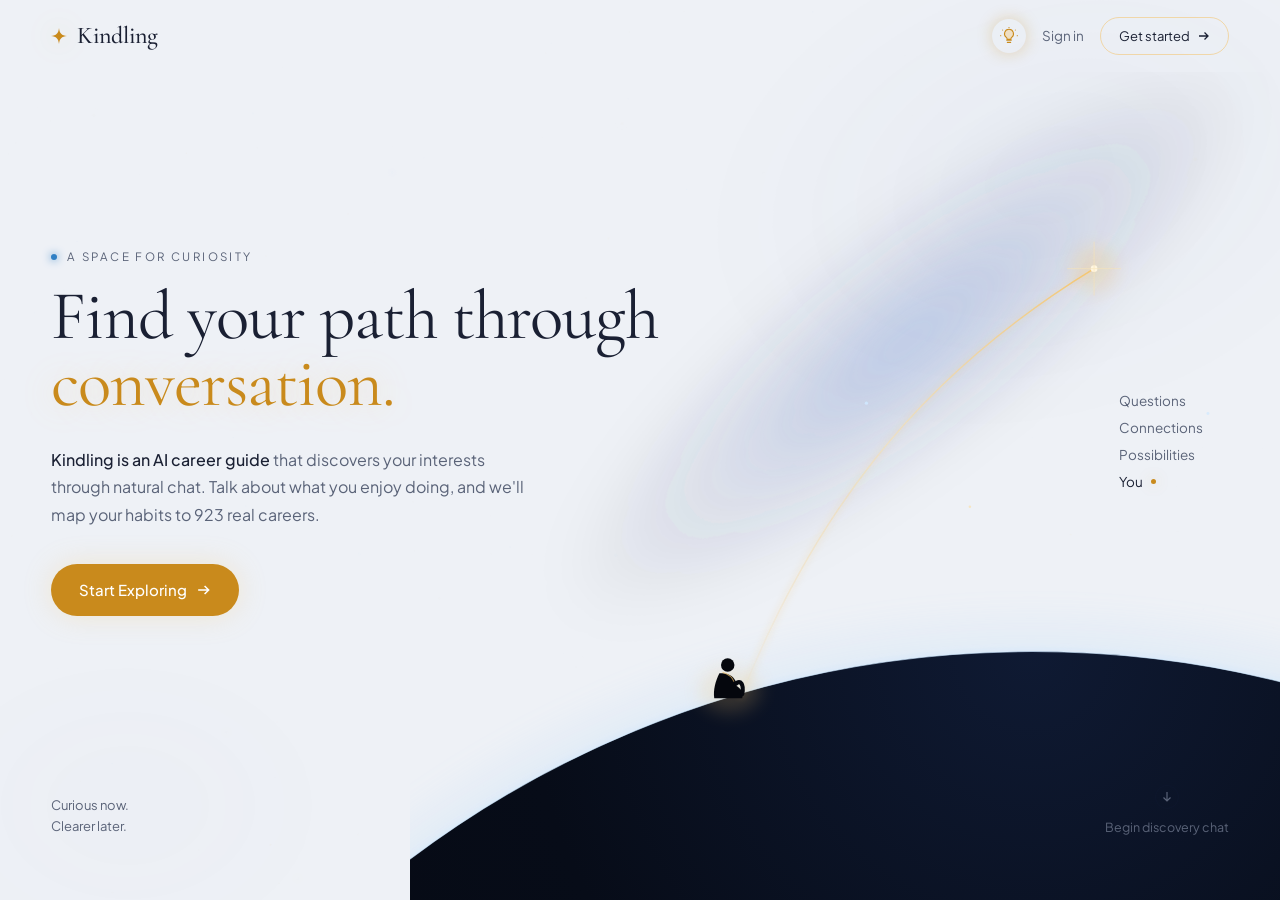
==== frontend/index.html @ bdc17948 "Fix landing page hero: remove inline CSS patch causing 3-line wrap and clipped corner captions" ====
<!DOCTYPE html>
<html lang="en" data-theme="dark">
<head>
<meta charset="UTF-8">
<meta name="viewport" content="width=device-width, initial-scale=1, viewport-fit=cover">
<title>Kindling — AI Career Discovery</title>
<link rel="preconnect" href="https://fonts.googleapis.com">
<link rel="preconnect" href="https://fonts.gstatic.com" crossorigin>
<link href="https://fonts.googleapis.com/css2?family=Cormorant+Garamond:ital,wght@0,400;0,500;1,400&family=Plus+Jakarta+Sans:wght@300;400;500;600&display=swap" rel="stylesheet">
<link rel="stylesheet" href="./css/theme.css">
<link rel="stylesheet" href="./css/screens.css">
<script>
    (function () {
        try {
            var theme = localStorage.getItem('kindling_theme');
            if (theme === 'light' || theme === 'dark') {
                document.documentElement.dataset.theme = theme;
            }
            var text = localStorage.getItem('kindling_text_size');
            if (text === 'large') {
                document.documentElement.dataset.text = 'large';
            }
        } catch (error) {}
    })();
</script>
</head>
<body data-page="home">

<canvas id="sky" aria-hidden="true"></canvas>
<div class="nebula" aria-hidden="true"></div>

<svg width="0" height="0" style="position:absolute" aria-hidden="true">
  <defs>
    <symbol id="spark" viewBox="0 0 24 24">
      <path d="M12 0 C12.8 8 16 11.2 24 12 C16 12.8 12.8 16 12 24 C11.2 16 8 12.8 0 12 C8 11.2 11.2 8 12 0 Z" fill="currentColor"/>
    </symbol>
    <symbol id="arrow" viewBox="0 0 12 12"><path d="M1 6h9M6.5 2.5 10 6l-3.5 3.5" stroke="currentColor" stroke-width="1.3" fill="none"/></symbol>
  </defs>
</svg>

<div class="app">

  <!-- ============ NAVIGATION ============ -->
  <header class="nav">
    <a href="#home" class="brand" aria-label="Kindling home">
      <svg class="brand-star"><use href="#spark"/></svg>Kindling
    </a>
    <nav aria-label="Primary">
      <ul class="nav-links">
        <li><a href="#explore" data-route="explore">Explore</a></li>
        <li><a href="#inference" data-route="inference">Inference</a></li>
        <li><a href="#graph" data-route="graph">Career Graph</a></li>
        <li><a href="#reflection" data-route="reflection">Reflection</a></li>
      </ul>
    </nav>
    <div class="nav-end">
      <button class="bulb" id="bulb" aria-pressed="false" aria-label="Turn on light theme" title="Switch theme">
        <svg width="18" height="18" viewBox="0 0 24 24" fill="none" stroke="currentColor" stroke-width="1.4" stroke-linecap="round" stroke-linejoin="round" aria-hidden="true">
          <path class="bulb-glass" d="M9 17.5h6M9.8 20.5h4.4M12 3a6 6 0 0 0-3.6 10.8c.6.5 1 1.2 1 2V16.5h5.2v-.7c0-.8.4-1.5 1-2A6 6 0 0 0 12 3Z"/>
          <path class="bulb-rays" d="M12 .5v.01M3.5 4l.01.01M20.5 4l-.01.01M1 11.5h.01M23 11.5h-.01"/>
        </svg>
      </button>
      <a href="#auth" class="nav-signin" data-auth="out">Sign in</a>
      <a href="#explore" class="pill-outline">Get started <svg width="12" height="12"><use href="#arrow"/></svg></a>
      <a href="#settings" class="avatar" data-route="settings" id="navAvatar" aria-label="Settings"><svg width="12" height="12" aria-hidden="true"><use href="#spark"/></svg></a>
    </div>
  </header>

  <main class="viewport">

    <!-- ============ 1. LANDING ============ -->
    <section class="screen" id="home" aria-label="Welcome">
      <div class="hero">
        <div class="hero-scene" aria-hidden="true">
          <svg viewBox="0 0 1000 800" preserveAspectRatio="xMaxYMax slice">
            <defs>
              <radialGradient id="planetFill" cx="50%" cy="0%" r="70%">
                <stop offset="0" stop-color="#0f1a33"/><stop offset="0.35" stop-color="#070c18"/><stop offset="1" stop-color="#04060c"/>
              </radialGradient>
              <linearGradient id="trailGrad" x1="0" y1="1" x2="1" y2="0">
                <stop offset="0" stop-color="#f5c46a" stop-opacity="0"/><stop offset="0.5" stop-color="#f7e3b5" stop-opacity="0.55"/><stop offset="1" stop-color="#f5c46a" stop-opacity="0.95"/>
              </linearGradient>
              <radialGradient id="bandGrad" cx="50%" cy="50%" r="50%">
                <stop offset="0" stop-color="#5c86d6" stop-opacity="0.35"/><stop offset="0.5" stop-color="#3a4f99" stop-opacity="0.12"/><stop offset="1" stop-color="#000" stop-opacity="0"/>
              </radialGradient>
              <filter id="soft" x="-50%" y="-50%" width="200%" height="200%"><feGaussianBlur stdDeviation="8"/></filter>
              <filter id="softer" x="-50%" y="-50%" width="200%" height="200%"><feGaussianBlur stdDeviation="24"/></filter>
              <filter id="glowSm" x="-100%" y="-100%" width="300%" height="300%"><feGaussianBlur stdDeviation="3"/></filter>
            </defs>
            <ellipse cx="640" cy="260" rx="420" ry="110" fill="url(#bandGrad)" transform="rotate(-38 640 260)" filter="url(#softer)"/>
            <circle cx="760" cy="1560" r="1000" fill="none" stroke="#8cc8ff" stroke-width="22" opacity="0.28" filter="url(#softer)"/>
            <circle cx="760" cy="1560" r="1000" fill="none" stroke="#bfe3ff" stroke-width="3" opacity="0.55" filter="url(#glowSm)"/>
            <circle cx="760" cy="1560" r="1000" fill="url(#planetFill)"/>
            <circle cx="760" cy="1560" r="1000" fill="none" stroke="#cfe8ff" stroke-width="1" opacity="0.6"/>
            <path d="M478 605 C 545 438, 640 300, 820 190" stroke="url(#trailGrad)" stroke-width="1.4" fill="none"/>
            <path d="M478 605 C 545 438, 640 300, 820 190" stroke="#f5c46a" stroke-width="6" fill="none" opacity="0.12" filter="url(#glowSm)"/>
            <g transform="translate(462 603)">
              <ellipse cx="6" cy="-6" rx="30" ry="22" fill="#f5c46a" opacity="0.18" filter="url(#soft)"/>
              <circle cx="4" cy="-30" r="6.5" fill="#05070d"/>
              <path d="M-4 -22 C -8 -14, -10 -6, -9 2 L 18 2 C 20 -4, 16 -8, 12 -10 L 12 -14 C 10 -18, 6 -23, -4 -22 Z" fill="#05070d"/>
              <path d="M12 -12 C 16 -16, 20 -12, 18 -2" stroke="#05070d" stroke-width="4" fill="none" stroke-linecap="round"/>
              <path d="M-1 -23 C 2 -22, 8 -20, 10 -14" stroke="#f5c46a" stroke-width="1" fill="none" opacity="0.7"/>
            </g>
            <g transform="translate(820 190)">
              <circle r="22" fill="#f5c46a" opacity="0.25" filter="url(#soft)"/>
              <circle r="3.2" fill="#fff6e0"/>
              <path d="M0 -26 L0 26 M-26 0 L26 0" stroke="#f7e3b5" stroke-width="0.8" opacity="0.7"/>
            </g>
            <circle cx="600" cy="320" r="1.6" fill="#cfe8ff" opacity="0.9"/>
            <circle cx="700" cy="420" r="1.2" fill="#f7e3b5" opacity="0.8"/>
            <circle cx="930" cy="330" r="1.4" fill="#cfe8ff" opacity="0.7"/>
          </svg>
        </div>
        <div class="hero-copy">
          <p class="eyebrow cool">A space for curiosity</p>
          <h1 class="hero-title">Find your path through<br><em>conversation.</em></h1>
          <p class="hero-body"><strong>Kindling is an AI career guide</strong> that discovers your interests through natural chat. Talk about what you enjoy doing, and we'll map your habits to 923 real careers.</p>
          <a href="#explore" class="btn-gold">Start Exploring <svg width="14" height="14"><use href="#arrow"/></svg></a>
        </div>
        <ol class="journey" aria-label="How Kindling works">
          <li>Questions</li><li>Connections</li><li>Possibilities</li><li>You</li>
        </ol>
        <div class="hero-foot">
          <p>Curious now.<br>Clearer later.</p>
          <a class="scroll-cue" href="#explore">
            <span><svg width="10" height="12" viewBox="0 0 10 12" aria-hidden="true"><path d="M5 1v9M1.5 6.5 5 10l3.5-3.5" stroke="currentColor" stroke-width="1.2" fill="none"/></svg></span>
            Begin discovery chat
          </a>
        </div>
      </div>

      <!-- Gokul's Original Full Footer -->
      <footer class="site-footer">
        <div class="site-footer-top">
          <div class="site-footer-brand">
            <svg width="13" height="13" aria-hidden="true"><use href="#spark"/></svg>
            <strong>Kindling</strong>
            <span class="site-footer-tagline">A space for curiosity, not a test.</span>
          </div>
          <ul class="site-footer-links">
            <li><a href="#about">About</a></li>
            <li><a href="#privacy">Privacy</a></li>
            <li><a href="#terms">Terms</a></li>
            <li><a href="#settings">Settings</a></li>
          </ul>
        </div>
        <p class="site-footer-meta">© 2026 Kindling<br>Career data from O*NET® (<a href="https://www.onetcenter.org/" target="_blank" rel="noopener">onetcenter.org</a>), sponsored by the U.S. Dept. of Labor/ETA</p>
      </footer>
    </section>

    <!-- ============ 2. EXPLORE ============ -->
    <section class="screen" id="explore" aria-label="Explore">
      <div class="explore-layout">

        <div class="threads-backdrop" id="threadsBackdrop" hidden></div>

        <aside class="threads-sidebar" id="threadsSidebar" aria-label="Your threads">
          <div class="threads-head">
            <p class="threads-label">Your threads</p>
            <button type="button" class="threads-collapse" id="threadsCollapse" aria-label="Collapse sidebar" aria-expanded="true" title="Collapse">
              <svg width="12" height="12" viewBox="0 0 12 12" aria-hidden="true"><path d="M8 1 3 6l5 5" stroke="currentColor" stroke-width="1.4" fill="none" stroke-linecap="round" stroke-linejoin="round"/></svg>
            </button>
            <button type="button" class="threads-expand" id="threadsExpand" aria-label="Expand sidebar" hidden>
              <svg width="12" height="12" viewBox="0 0 12 12" aria-hidden="true"><path d="M4 1l5 5-5 5" stroke="currentColor" stroke-width="1.4" fill="none" stroke-linecap="round" stroke-linejoin="round"/></svg>
            </button>
          </div>
          <button type="button" class="threads-new" id="newThread">
            <svg width="12" height="12" viewBox="0 0 12 12" aria-hidden="true"><path d="M6 1v10M1 6h10" stroke="currentColor" stroke-width="1.3"/></svg>
            <span>New thread</span>
          </button>
          <div class="threads-list" id="threadsList"></div>
        </aside>

        <div class="thread">
          <div class="thread-head">
            <button type="button" class="link-btn threads-mobile-toggle" id="threadsMobileToggle">
              <svg width="12" height="12" viewBox="0 0 12 12" aria-hidden="true"><path d="M1 3h10M1 6h10M1 9h10" stroke="currentColor" stroke-width="1.3" stroke-linecap="round"/></svg>
              Threads
            </button>
            <span class="thread-title"><svg><use href="#spark"/></svg><span id="threadProgress">Question 1 of 7</span></span>
          </div>
          <div class="feed" id="feed" aria-live="polite"></div>
          <form class="composer" id="composer" autocomplete="off">
            <label for="ask" class="sr-only">Your question</label>
            <textarea id="ask" rows="1" placeholder="Tell me what you've been curious about or tinkering with lately…"></textarea>
            <button class="send" type="submit" aria-label="Send" disabled>
              <svg width="14" height="14" viewBox="0 0 14 14" aria-hidden="true"><path d="M3 11 11 3M5 3h6v6" stroke="currentColor" stroke-width="1.5" fill="none"/></svg>
            </button>
          </form>
        </div>
      </div>
    </section>

    <!-- ============ 3. INFERENCE ============ -->
    <section class="screen" id="inference" aria-label="Inference">
      <div class="inf-page">
        <header class="inf-head">
          <p class="eyebrow cool">Inference</p>
          <h2 class="display">Here's the shape we're starting to see</h2>
          <p class="lede">Patterns that keep showing up in how you explore. Select a star to learn more. Nothing here is a score.</p>
        </header>

        <div class="inf-grid">
          <div class="inf-card">
            <svg id="inferenceMap" class="star-map" viewBox="30 20 580 490" role="group" aria-label="Patterns noticed in your exploration"></svg>
            <div class="inf-foot" id="infFoot" aria-live="polite"></div>
          </div>

          <div class="inf-side">
            <div class="note-card glass">These are patterns in how you explore, never labels for who you are. They may shift as you keep going.</div>
            <p class="section-label">What we're noticing</p>
            <ul class="evidence-list" id="evidenceList"></ul>
          </div>
        </div>
        
        <!-- Gokul's Compact Footer -->
        <footer class="page-foot-compact">
          <a href="#about">About</a><span class="dot">·</span>
          <a href="#privacy">Privacy</a><span class="dot">·</span>
          <a href="#terms">Terms</a><span class="dot">·</span>
          <a href="#settings">Settings</a><span class="dot">·</span>
          <span>© 2026 Kindling</span>
        </footer>
      </div>
    </section>

    <!-- ============ 4. CAREER GRAPH ============ -->
    <section class="screen" id="graph" aria-label="Career Graph">
      <div class="map-layout">
        <div class="map-pane">
          <div class="graph-frame" id="graphFrame">
            <svg id="graphMap" role="group" aria-label="Map of fields and careers connected to your exploration">
              <g id="graphLayer"></g>
            </svg>
            <div class="graph-filter segmented" role="radiogroup" aria-label="Show on the map">
              <button type="button" role="radio" aria-checked="true" data-filter="all">Show everything</button>
              <button type="button" role="radio" aria-checked="false" data-filter="opened">Only what I've opened</button>
            </div>
            <div class="graph-tools">
              <button class="icon-btn" id="zoomIn" aria-label="Zoom in"><svg width="12" height="12" viewBox="0 0 12 12"><path d="M6 1v10M1 6h10" stroke="currentColor" stroke-width="1.3"/></svg></button>
              <button class="icon-btn" id="zoomOut" aria-label="Zoom out"><svg width="12" height="12" viewBox="0 0 12 12"><path d="M1 6h10" stroke="currentColor" stroke-width="1.3"/></svg></button>
              <button class="icon-btn" id="zoomFit" aria-label="Fit whole map"><svg width="13" height="13" viewBox="0 0 14 14"><path d="M1 5V1h4M9 1h4v4M13 9v4H9M5 13H1V9" stroke="currentColor" stroke-width="1.3" fill="none"/></svg></button>
              <span>Drag, scroll to zoom</span>
            </div>
          </div>
        </div>
        <aside class="info-pane" id="graphPanel" aria-live="polite" aria-label="Explore a direction"></aside>
      </div>

      <!-- Gokul's Compact Footer -->
      <footer class="page-foot-compact">
        <a href="#about">About</a><span class="dot">·</span>
        <a href="#privacy">Privacy</a><span class="dot">·</span>
        <a href="#terms">Terms</a><span class="dot">·</span>
        <a href="#settings">Settings</a><span class="dot">·</span>
        <span>© 2026 Kindling</span>
      </footer>
    </section>

    <!-- ============ 5. REFLECTION ============ -->
    <section class="screen" id="reflection" aria-label="Reflection">
      <div class="refl-page">
        <header class="inf-head">
          <p class="eyebrow">Reflection</p>
          <h2 class="display">Looking back, looking forward</h2>
          <p class="lede">Where your exploration has gone, and how the patterns feel to you.</p>
        </header>

        <div class="refl-grid">
          <div class="refl-left">
            <section class="refl-card" aria-labelledby="timeHead">
              <h3 id="timeHead">Time spent exploring</h3>
              <ul class="time-bars" id="timeBars"></ul>
            </section>
            <section class="refl-card take-card" aria-labelledby="takeHead">
              <div class="take-head">
                <p class="eyebrow warm" id="takeHead">Your take</p>
                <span class="private-pill">🔒 Private to you</span>
              </div>
              <h3 class="take-title">How does this feel so far?</h3>
              <p class="refl-sub">Anything you want to see more or less of, or a role that caught you off guard? This is just for you. Kindling listens, it doesn't grade.</p>

              <form class="take-form" id="takeForm">
                <label for="takeInput" class="sr-only">Your take</label>
                <textarea id="takeInput" maxlength="1000" rows="4" placeholder="Tell Kindling what you noticed…"></textarea>
                <div class="take-form-foot">
                  <span class="take-counter" id="takeCounter">0/1000</span>
                  <button type="submit" class="btn-gold sm" id="takeSave" disabled>Save note</button>
                </div>
              </form>

              <div class="take-chips" id="takeChips" hidden></div>
              <div class="take-notes" id="takeNotes"></div>
            </section>
          </div>
          <section class="refl-card refl-right" aria-labelledby="calHead">
            <h3 id="calHead">Pattern calibration</h3>
            <p class="refl-sub">Tell Kindling which patterns sound like you. It will lean on the ones that fit.</p>
            <ul class="cal-list" id="calibration"></ul>
            <p class="whisper refl-quote">"You're not meant to have it all figured out. You're meant to keep exploring."</p>
          </section>
        </div>
        
        <!-- Gokul's Compact Footer -->
        <footer class="page-foot-compact">
          <a href="#about">About</a><span class="dot">·</span>
          <a href="#privacy">Privacy</a><span class="dot">·</span>
          <a href="#terms">Terms</a><span class="dot">·</span>
          <a href="#settings">Settings</a><span class="dot">·</span>
          <span>© 2026 Kindling</span>
        </footer>
      </div>
    </section>

    <!-- ============ AUTH ============ -->
    <section class="screen" id="auth" aria-label="Sign in or create an account">
      <div class="auth-layout">
        <div class="auth-copy">
          <p class="eyebrow cool">Your space</p>
          <h2 class="display">Keep your<br>trail of curiosity.</h2>
          <p class="lede">Sign in or create an account to explore, keeping your questions, patterns, and career directions waiting for you next time.</p>
          <p class="whisper" style="margin-top:28px">Every question leaves a trail.</p>
        </div>

        <div class="auth-card">
          <div class="auth-tabs" role="tablist" aria-label="Account">
            <button role="tab" aria-selected="true" data-mode="signin">Sign in</button>
            <button role="tab" aria-selected="false" data-mode="signup">Create account</button>
          </div>
          <form class="auth-form" id="authForm" novalidate>
            <div class="field" data-signup-only hidden><label for="aName">What should Kindling call you?</label><input id="aName" autocomplete="given-name"></div>
            <div class="field"><label for="aEmail">Email</label><input id="aEmail" type="email" autocomplete="email"></div>
            <div class="field"><label for="aPass">Password</label>
              <div class="pw-wrap"><input id="aPass" type="password" autocomplete="current-password"><button type="button" class="pw-toggle" id="pwToggle">Show</button></div>
            </div>
            <p class="auth-error" id="authError" role="alert"></p>
            <button class="btn-gold" type="submit" id="authSubmit">Sign in</button>
          </form>
          <p class="auth-or">or</p>
          <button class="btn-line btn-wide" id="googleBtn" onclick="alert('Google Sign-In is coming soon. Please use email & password for now.'); return false;">
            <svg width="16" height="16" viewBox="0 0 24 24" aria-hidden="true"><path fill="#4285F4" d="M22.5 12.3c0-.8-.1-1.5-.2-2.3H12v4.3h5.9a5 5 0 0 1-2.2 3.3v2.7h3.6c2.1-1.9 3.2-4.8 3.2-8Z"/><path fill="#34A853" d="M12 23c3 0 5.5-1 7.3-2.7l-3.6-2.7c-1 .7-2.2 1-3.7 1-2.9 0-5.3-1.9-6.2-4.5H2.1v2.8A11 11 0 0 0 12 23Z"/><path fill="#FBBC05" d="M5.8 14.1a6.6 6.6 0 0 1 0-4.2V7.1H2.1a11 11 0 0 0 0 9.8l3.7-2.8Z"/><path fill="#EA4335" d="M12 5.4c1.6 0 3.1.6 4.2 1.7l3.2-3.2A11 11 0 0 0 2.1 7.1l3.7 2.8C6.7 7.3 9.1 5.4 12 5.4Z"/></svg>
            Continue with Google</button>
          <p class="auth-fine">An account is required to explore Kindling. Your exploration stays private to you.</p>
        </div>
      </div>
    </section>

    <!-- ============ SETTINGS ============ -->
    <section class="screen" id="settings" aria-label="Settings">
      <div class="settings-wrap">
        <div class="settings-head">
          <p class="eyebrow">Settings</p>
          <h2 class="display">Your space, your preferences</h2>
          <p class="lede">Manage how Kindling looks, and what happens to your exploration.</p>
        </div>

        <div class="settings-grid">
          <div class="settings-nav" role="tablist" aria-label="Settings sections" aria-orientation="vertical">
            <button role="tab" aria-selected="true" aria-controls="s-appearance" id="t-appearance">Appearance</button>
            <button role="tab" aria-selected="false" aria-controls="s-exploration" id="t-exploration">Exploration</button>
            <button role="tab" aria-selected="false" aria-controls="s-access" id="t-access">Accessibility</button>
            <button role="tab" aria-selected="false" aria-controls="s-account" id="t-account">Account</button>
          </div>

          <div class="settings-card">

            <!-- Appearance -->
            <div class="settings-section is-active" id="s-appearance" role="tabpanel" aria-labelledby="t-appearance">
              <div class="s-head"><h2>Appearance</h2><p>Choose how Kindling looks on this device.</p></div>
              <div class="s-row">
                <div class="s-label">Theme<small>System follows your device setting.</small></div>
                <div class="segmented" role="radiogroup" aria-label="Theme" id="themeGroup">
                  <button role="radio" data-theme-choice="system" aria-checked="false">System</button>
                  <button role="radio" data-theme-choice="dark" aria-checked="true">Dark</button>
                  <button role="radio" data-theme-choice="light" aria-checked="false">Light</button>
                </div>
              </div>
              <div class="s-row">
                <div class="s-label">Text size<small>Scales text and controls across every page.</small></div>
                <div class="segmented" role="radiogroup" aria-label="Text size" id="textGroup">
                  <button role="radio" data-text-choice="default" aria-checked="true">Default</button>
                  <button role="radio" data-text-choice="large" aria-checked="false">Large</button>
                </div>
              </div>
            </div>

            <!-- Exploration -->
            <div class="settings-section" id="s-exploration" role="tabpanel" aria-labelledby="t-exploration">
              <div class="s-head"><h2>Exploration</h2><p>Control what Kindling remembers between visits.</p></div>
              <div class="s-row">
                <div class="s-label">Save my exploration<small>Keep your session on this browser after you close the tab.</small></div>
                <button class="switch" role="switch" aria-checked="false" aria-label="Save my exploration" id="saveSwitch"></button>
              </div>
              <div class="s-row">
                <div class="s-label">Reset exploration<small>Clears your thread, patterns, and career graph on this device. Can't be undone.</small></div>
                <button class="btn-quiet" id="resetBtn">Reset</button>
              </div>
            </div>

            <!-- Accessibility -->
            <div class="settings-section" id="s-access" role="tabpanel" aria-labelledby="t-access">
              <div class="s-head"><h2>Accessibility</h2><p>Make Kindling comfortable to use.</p></div>
              <div class="s-row">
                <div class="s-label">Still background<small>Stops the drifting stars and shooting stars.</small></div>
                <button class="switch" role="switch" aria-checked="false" aria-label="Still background" id="stillSwitch"></button>
              </div>
              <div class="s-row">
                <div class="s-label">Always show labels in the career graph<small>Shows every direction's name without hovering.</small></div>
                <button class="switch" role="switch" aria-checked="false" aria-label="Always show graph labels" id="labelsSwitch"></button>
              </div>
            </div>

            <!-- Account -->
            <div class="settings-section" id="s-account" role="tabpanel" aria-labelledby="t-account">
              <div class="s-head">
                <h2>Account</h2>
                <p class="only-in">Signed in as <span id="acctEmail"></span></p>
                <p class="only-out">You're exploring anonymously, with no account yet.</p>
              </div>
              <div class="only-out"><div class="s-row">
                <div class="s-label">Sign in or create an account<small>Keep your exploration on this account across devices.</small></div>
                <span style="display:flex;gap:10px"><a href="#auth" class="btn-line" data-auth-mode="signup">Create account</a><a href="#auth" class="btn-gold sm" data-auth-mode="signin">Sign in</a></span>
              </div></div>
              <div class="only-in"><div class="s-row">
                <div class="s-label">Sign out<small>You can sign back in any time with the same email and password.</small></div>
                <button class="btn-line" id="signOutBtn">Sign out</button>
              </div></div>
            </div>

          </div>
        </div>
      </div>
    </section>

    <!-- ============ ABOUT ============ -->
    <section class="screen" id="about" aria-label="About Kindling">
      <div class="legal-page">
        <header class="legal-head">
          <p class="eyebrow cool">About</p>
          <h2 class="display">A space to get curious,<br>not a test to pass.</h2>
          <p class="lede">Kindling helps you follow what catches your attention, and see where those questions could lead.</p>
        </header>

        <section class="legal-section">
          <h3>What Kindling is</h3>
          <p>Kindling is a place to explore what interests you, out loud, without being scored, graded, or sorted into a "type." There's no quiz to fail here, and no single right answer to find.</p>
        </section>

        <section class="legal-section">
          <h3>How it works</h3>
          <div class="step-cards">
            <div class="step-card">
              <p class="step-num">01</p>
              <h4>Explore</h4>
              <p>Chat with Kindling about anything you're curious about. No script, no wrong answers.</p>
            </div>
            <div class="step-card">
              <p class="step-num">02</p>
              <h4>Inference</h4>
              <p>Kindling gently notices patterns in how you explore, never a label for who you are.</p>
            </div>
            <div class="step-card">
              <p class="step-num">03</p>
              <h4>Career Graph</h4>
              <p>See real fields and careers connected to what you've been curious about, and where they could lead.</p>
            </div>
          </div>
        </section>

        <section class="legal-section">
          <h3>What Kindling isn't</h3>
          <ul>
            <li>It isn't a personality test or a career-matching quiz with a final score.</li>
            <li>It doesn't decide your future, or tell you who you "should" be.</li>
            <li>It isn't a replacement for a real teacher, school counselor, or someone who actually knows you.</li>
          </ul>
        </section>

        <section class="legal-section">
          <h3>Where the career information comes from</h3>
          <p>The fields, careers, and everyday tasks you see on the Career Graph come from O*NET, a free public database of U.S. occupations.</p>
          <div class="legal-note">This product uses information from O*NET Web Services by the U.S. Department of Labor, Employment and Training Administration (USDOL/ETA). O*NET® is a trademark of USDOL/ETA. Learn more at <a href="https://www.onetcenter.org/" target="_blank" rel="noopener">onetcenter.org</a>.</div>
        </section>

        <section class="legal-section">
          <h3>A note on accuracy</h3>
          <p>Kindling's replies come from an AI, and AI can get things wrong or oversimplify. Use it to explore ideas, not as the final word. Before any big decision, like choosing a class, a major, or a path, talk it over with a real teacher, school counselor, or trusted adult.</p>
        </section>
      </div>

      <!-- Gokul's Original Full Footer -->
      <footer class="site-footer">
        <div class="site-footer-top">
          <div class="site-footer-brand">
            <svg width="13" height="13" aria-hidden="true"><use href="#spark"/></svg>
            <strong>Kindling</strong>
            <span class="site-footer-tagline">A space for curiosity, not a test.</span>
          </div>
          <ul class="site-footer-links">
            <li><a href="#about">About</a></li>
            <li><a href="#privacy">Privacy</a></li>
            <li><a href="#terms">Terms</a></li>
            <li><a href="#settings">Settings</a></li>
          </ul>
        </div>
        <p class="site-footer-meta">© 2026 Kindling<br>Career data from O*NET® (<a href="https://www.onetcenter.org/" target="_blank" rel="noopener">onetcenter.org</a>), sponsored by the U.S. Dept. of Labor/ETA</p>
      </footer>
    </section>

    <!-- ============ PRIVACY ============ -->
    <section class="screen" id="privacy" aria-label="Privacy Policy">
      <div class="legal-page">
        <header class="legal-head">
          <p class="eyebrow cool">LEGAL</p>
          <h2 class="display">Privacy Policy</h2>
          <p class="legal-updated">Last updated: <span data-legal-updated></span></p>
          <p class="lede">This policy explains what information Kindling collects and how it's used.</p>
        </header>

        <section class="legal-section">
          <h3>What we store</h3>
          <ul>
            <li>Your account email, and a securely scrambled (hashed) version of your password, never the password itself.</li>
            <li>The messages you send Kindling, and Kindling's replies, so your conversation is still there when you come back.</li>
            <li>Behavioral signals from how you explore, like the patterns Inference notices, which fields and careers you've opened on the Career Graph, and which patterns you've told Kindling feel right or don't.</li>
          </ul>
          <div class="legal-note"><strong>Worth knowing:</strong> the sign-up screen has a "what should we call you" field, but it isn't connected to anything yet, so nothing you type there is currently saved.</div>
        </section>

        <section class="legal-section">
          <h3>Why we store it</h3>
          <ul>
            <li>To keep your conversations right where you left them.</li>
            <li>To notice patterns across everything you've explored, not just one chat.</li>
            <li>To make the Career Graph feel personal to your exploration, instead of generic.</li>
          </ul>
        </section>

        <section class="legal-section">
          <h3>Where it lives</h3>
          <p>Everything above lives in Kindling's own database, on the server that runs the app. It isn't synced to any other storage service, aside from the AI providers below, which only ever see the text of one message at the moment they're generating a reply to it.</p>
        </section>

        <section class="legal-section">
          <h3>Who can see it</h3>
          <ul>
            <li>You, whenever you're signed in and looking at your own exploration.</li>
            <li>People on the Kindling team, for overall usage patterns and (only when needed to fix a real problem) the messages in a specific conversation. This is only ever to build and improve Kindling.</li>
          </ul>
          <p>We never sell your data, and we never share it with advertisers.</p>
        </section>

        <section class="legal-section">
          <h3>The AI providers we use</h3>
          <p>When you send Kindling a message, its text is sent to Groq and, if Groq is unavailable, to Google's Gemini, so one of them can write a reply. We can't independently verify what either provider does with that text beyond their own published policies, so it's best to avoid sharing anything in a chat that you wouldn't want a third-party AI service to process.</p>
        </section>

        <section class="legal-section">
          <h3>Downloading or deleting your data</h3>
          <p>There's no one-click "download everything" button yet. You can permanently delete your conversations, patterns, and Career Graph at any time from <a href="#settings">Settings → Reset exploration</a>, which really deletes it, not just hides it. Deleting your account entirely isn't self-serve yet either; email us at <a href="mailto:hello@kindling.app">hello@kindling.app</a> and we'll take care of it by hand.</p>
        </section>

        <section class="legal-section">
          <h3>If you're under 13</h3>
          <p>Please explore Kindling together with a parent or guardian.</p>
        </section>
      </div>

      <!-- Gokul's Original Full Footer -->
      <footer class="site-footer">
        <div class="site-footer-top">
          <div class="site-footer-brand">
            <svg width="13" height="13" aria-hidden="true"><use href="#spark"/></svg>
            <strong>Kindling</strong>
            <span class="site-footer-tagline">A space for curiosity, not a test.</span>
          </div>
          <ul class="site-footer-links">
            <li><a href="#about">About</a></li>
            <li><a href="#privacy">Privacy</a></li>
            <li><a href="#terms">Terms</a></li>
            <li><a href="#settings">Settings</a></li>
          </ul>
        </div>
        <p class="site-footer-meta">© 2026 Kindling<br>Career data from O*NET® (<a href="https://www.onetcenter.org/" target="_blank" rel="noopener">onetcenter.org</a>), sponsored by the U.S. Dept. of Labor/ETA</p>
      </footer>
    </section>

    <!-- ============ TERMS ============ -->
    <section class="screen" id="terms" aria-label="Terms of Use">
      <div class="legal-page">
        <header class="legal-head">
          <p class="eyebrow cool">LEGAL</p>
          <h2 class="display">Terms of Use</h2>
          <p class="legal-updated">Last updated: <span data-legal-updated></span></p>
          <p class="lede">These terms explain how Kindling can be used and what it can and can't do for you.</p>
        </header>

        <section class="legal-section">
          <h3>Using Kindling</h3>
          <ul>
            <li>Kindling is meant for personal, non-commercial exploring, not for automated use, scraping, or reselling what it shows you.</li>
            <li>Be a decent person here: don't try to break, overload, or misuse Kindling, and don't use it to generate anything harmful.</li>
          </ul>
        </section>

        <section class="legal-section">
          <h3>About what Kindling tells you</h3>
          <p>Kindling's replies, patterns, and career suggestions are generated by AI and by general career data (from O*NET); they're starting points for exploring, not professional, medical, legal, or financial advice.</p>
          <p>AI can be wrong, outdated, or oversimplified. Always check anything important with a real teacher, school counselor, or trusted adult, especially before a decision that matters.</p>
        </section>

        <section class="legal-section">
          <h3>Your account</h3>
          <p>Keep your password to yourself; you're responsible for what happens in your account. You can reset your exploration or ask us to delete your account at any time. See the <a href="#privacy">Privacy Policy</a> for how.</p>
        </section>

        <section class="legal-section">
          <h3>Changes</h3>
          <p>Kindling is still actively being built, so these terms, and the app itself, may change over time. We'll try to keep this page current.</p>
        </section>

        <section class="legal-section">
          <h3>Questions</h3>
          <p>Reach us at <a href="mailto:hello@kindling.app">hello@kindling.app</a>.</p>
        </section>
      </div>

      <!-- Gokul's Original Full Footer -->
      <footer class="site-footer">
        <div class="site-footer-top">
          <div class="site-footer-brand">
            <svg width="13" height="13" aria-hidden="true"><use href="#spark"/></svg>
            <strong>Kindling</strong>
            <span class="site-footer-tagline">A space for curiosity, not a test.</span>
          </div>
          <ul class="site-footer-links">
            <li><a href="#about">About</a></li>
            <li><a href="#privacy">Privacy</a></li>
            <li><a href="#terms">Terms</a></li>
            <li><a href="#settings">Settings</a></li>
          </ul>
        </div>
        <p class="site-footer-meta">© 2026 Kindling<br>Career data from O*NET® (<a href="https://www.onetcenter.org/" target="_blank" rel="noopener">onetcenter.org</a>), sponsored by the U.S. Dept. of Labor/ETA</p>
      </footer>
    </section>
  </main>

</div>

<!-- Dialogs -->
<dialog id="resetDialog" aria-labelledby="resetTitle">
  <h3 id="resetTitle">Start fresh?</h3>
  <p>This clears your questions, the patterns drawn from them, and your career graph. It can't be undone.</p>
  <div class="dialog-actions">
    <button class="plain" data-close>Keep everything</button>
    <button class="btn-quiet" id="resetConfirm">Reset exploration</button>
  </div>
</dialog>

<dialog id="deleteThreadDialog" aria-labelledby="deleteThreadTitle">
  <h3 id="deleteThreadTitle">Delete this thread?</h3>
  <p>This removes the conversation and anything Kindling learned from it. It can't be undone.</p>
  <div class="dialog-actions">
    <button class="plain" data-close>Cancel</button>
    <button class="btn-danger solid" id="deleteThreadConfirm">Delete</button>
  </div>
</dialog>

<div class="toast" id="toast" role="status"></div>
<div class="toast with-action" id="undoToast" role="status">
  <span id="undoToastText"></span>
  <button type="button" class="toast-undo" id="undoToastBtn">Undo</button>
</div>

<!-- Scripts -->
<script src="./js/starfield.js"></script>
<script src="./js/router.js"></script>
<script src="./js/nodes.js"></script>
<script src="./js/session.js"></script>
<script src="./js/patterns.js"></script>
<script src="./js/explore.js"></script>
<script src="./js/inference.js"></script>
<script src="./js/career-graph.js"></script>
<script src="./js/reflection.js"></script>
<script src="./js/settings.js"></script>
<script src="./js/auth.js"></script>
<script src="./js/main.js"></script>

</body>
</html>
---- frontend/css/theme.css ----
/* =========================================================
   DESIGN TOKENS
   ========================================================= */
:root {
  --bg: #070b14;
  --surface: rgba(255, 255, 255, 0.035);
  --surface-elevated: rgba(255, 255, 255, 0.06);
  --surface-solid: #0c1120;
  --panel: rgba(10, 14, 26, 0.72);
  --border: rgba(255, 255, 255, 0.08);
  --border-strong: rgba(255, 255, 255, 0.16);

  --fg: #f2ede3;
  --muted: #8b93a7;
  --faint: #5b6378;

  --warm: #f5c46a;
  --warm-soft: #f7e3b5;
  --amber: #e8a94a;
  --cool: #8cc8ff;
  --cool-soft: #cfe8ff;
  --violet: #9b8cf2;
  --danger: #f08a7a;

  --glow-warm: 0 0 18px rgba(245, 196, 106, 0.55);

  --font-display: 'Cormorant Garamond', 'Iowan Old Style', 'Palatino Linotype', Georgia, serif;
  --font-body: 'Plus Jakarta Sans', system-ui, -apple-system, 'Segoe UI', sans-serif;

  --radius-sm: 10px;
  --radius-card: 14px;
  --radius-panel: 20px;
  --radius-pill: 999px;

  --nav-h: 72px;
  --pad-x: clamp(20px, 4vw, 64px);
  --sky-opacity: 1;
}
:root[data-theme="light"] {
  --bg: #eef1f6;
  --surface: rgba(255, 255, 255, 0.55);
  --surface-elevated: rgba(255, 255, 255, 0.85);
  --surface-solid: #f7f8fb;
  --panel: rgba(250, 251, 253, 0.85);
  --border: rgba(20, 30, 60, 0.1);
  --border-strong: rgba(20, 30, 60, 0.2);
  --fg: #1a2033;
  --muted: #5a6378;
  --faint: #8a92a5;
  --warm: #c98a1c;
  --warm-soft: #9a6a14;
  --amber: #b86f14;
  --cool: #2f7fc4;
  --cool-soft: #1d5c94;
  --violet: #6a5ad0;
  --danger: #c24a38;
  --glow-warm: 0 0 14px rgba(201, 138, 28, 0.35);
  --sky-opacity: 0.18;
}
:root[data-text="large"] .app { zoom: 1.1; }

* { box-sizing: border-box; margin: 0; padding: 0; }
::selection { background: rgba(245, 196, 106, 0.28); color: inherit; }
html, body {
  height: 100%;
  background: var(--bg);
  color: var(--fg);
  font-family: var(--font-body);
  font-size: 15px;
  line-height: 1.6;
  -webkit-font-smoothing: antialiased;
}
body { overflow: hidden; }
:root { padding-top: env(safe-area-inset-top, 0px); padding-bottom: env(safe-area-inset-bottom, 0px); }
button, input, select { font: inherit; color: inherit; }
button { cursor: pointer; background: none; border: none; user-select: none; }
a { color: inherit; text-decoration: none; }
:focus-visible { outline: 1.5px solid var(--warm); outline-offset: 3px; border-radius: 6px; }
[hidden] { display: none !important; }
.sr-only { position: absolute; width: 1px; height: 1px; overflow: hidden; clip: rect(0 0 0 0); white-space: nowrap; }

/* =========================================================
   ATMOSPHERE
   ========================================================= */
#sky { position: fixed; inset: 0; width: 100%; height: 100%; z-index: 0; pointer-events: none; opacity: var(--sky-opacity); transition: opacity 0.6s; }
.nebula { position: fixed; inset: 0; z-index: 0; pointer-events: none; opacity: var(--sky-opacity); transition: opacity 1s; }
.nebula::before, .nebula::after { content: ''; position: absolute; border-radius: 50%; filter: blur(60px); }
.nebula::before {
  width: 60vw; height: 55vh; right: -12vw; top: -8vh;
  background: radial-gradient(closest-side, rgba(70, 110, 190, 0.22), rgba(60, 70, 140, 0.08) 60%, transparent);
  transform: rotate(-18deg);
}
.nebula::after {
  width: 50vw; height: 45vh; left: -15vw; bottom: -12vh;
  background: radial-gradient(closest-side, rgba(110, 95, 170, 0.14), transparent 70%);
}
body[data-page="explore"] .nebula { opacity: calc(var(--sky-opacity) * 0.7); }
body[data-page="settings"] .nebula { opacity: calc(var(--sky-opacity) * 0.35); }

/* =========================================================
   SHELL + NAVIGATION (links centered)
   ========================================================= */
.app { position: relative; z-index: 1; height: 100%; display: flex; flex-direction: column; }

.nav {
  flex: none;
  height: var(--nav-h);
  padding: 0 var(--pad-x);
  display: grid;
  grid-template-columns: 1fr auto 1fr;
  align-items: center;
  gap: 24px;
}
.brand {
  justify-self: start;
  display: flex; align-items: center; gap: 10px;
  font-family: var(--font-display);
  font-size: 24px; font-weight: 500;
}
.brand-star { width: 16px; height: 16px; color: var(--warm); filter: drop-shadow(var(--glow-warm)); }
.nav-links { display: flex; gap: 34px; list-style: none; }
.nav-links a { position: relative; font-size: 13.5px; color: var(--muted); padding: 6px 0; transition: color 0.25s; }
.nav-links a:hover, .nav-links a[aria-current="page"] { color: var(--fg); }
.nav-links a[aria-current="page"]::after {
  content: ''; position: absolute; left: 0; right: 0; bottom: -3px; height: 1px;
  background: var(--warm); box-shadow: 0 0 8px rgba(245, 196, 106, 0.6);
}
.nav-end { justify-self: end; display: flex; align-items: center; gap: 14px; }
/* Links sit in the center once you're past the hero */
body[data-page="home"] .nav > nav, body[data-page="auth"] .nav > nav { visibility: hidden; }
.bulb {
  width: 34px; height: 34px; border-radius: 50%;
  display: grid; place-items: center;
  color: var(--muted); border: 1px solid transparent;
  transition: color 0.25s, border-color 0.25s, box-shadow 0.25s;
}
.bulb:hover { color: var(--fg); border-color: var(--border); }
.bulb .bulb-rays { opacity: 0; transition: opacity 0.25s; }
.bulb[aria-pressed="true"] { color: var(--warm); box-shadow: 0 0 16px rgba(201, 138, 28, 0.3); }
.bulb[aria-pressed="true"] .bulb-glass { fill: rgba(245, 196, 106, 0.35); }
.bulb[aria-pressed="true"] .bulb-rays { opacity: 1; }
.nav-signin { white-space: nowrap; font-size: 13.5px; color: var(--muted); padding: 6px 2px; transition: color 0.2s; }
.nav-signin:hover { color: var(--fg); }
body.signed-in [data-auth="out"], body:not(.signed-in) [data-auth="in"] { display: none !important; }
body[data-page="auth"] .nav-signin, body[data-page="auth"] .pill-outline { display: none; }
.pill-outline {
  display: inline-flex; align-items: center; gap: 8px;
  padding: 8px 18px; border-radius: var(--radius-pill);
  border: 1px solid rgba(245, 196, 106, 0.55);
  font-size: 13px; transition: border-color 0.25s, background 0.25s;
}
.pill-outline:hover { border-color: var(--warm); background: rgba(245, 196, 106, 0.08); }
.avatar {
  width: 32px; height: 32px; display: grid; place-items: center; border-radius: 50%;
  background: #1c2244; border: 1px solid var(--border-strong);
  font-size: 13px; font-weight: 500; color: #e6e9ff;
}
.avatar[aria-current="page"] { border-color: var(--warm); box-shadow: 0 0 10px rgba(245,196,106,0.35); }
:root[data-theme="light"] .avatar { background: #d9ddf2; color: #262c52; }
body[data-page="home"] .avatar { display: none; }
body:not([data-page="home"]) .pill-outline { display: none; }
body[data-page="home"].signed-in .pill-outline { display: inline-flex; }

/* =========================================================
   SCREENS
   ========================================================= */
.viewport { flex: 1; position: relative; min-height: 0; }
.screen {
  position: absolute; inset: 0;
  overflow-y: auto;
  padding: 24px var(--pad-x) 32px;
  opacity: 0; visibility: hidden;
  transition: opacity 0.45s ease, visibility 0s linear 0.45s;
  scrollbar-width: thin; scrollbar-color: rgba(255, 255, 255, 0.16) transparent;
}
.screen::-webkit-scrollbar { width: 6px; }
.screen::-webkit-scrollbar-thumb { background: rgba(255, 255, 255, 0.16); border-radius: 6px; }
.screen::-webkit-scrollbar-track { background: transparent; }
.screen.is-active { opacity: 1; visibility: visible; transition: opacity 0.45s ease, visibility 0s; }

/* Map-left / info-right pages share this frame */
.map-layout {
  /* Flex child of .graph-page (screens.css) now, not the screen's
     only content — flex:1/min-height:0 lets the compact footer take
     its own space below without .map-layout overflowing the screen. */
  flex: 1 1 auto;
  min-height: 0;
  display: grid;
  grid-template-columns: minmax(0, 1.35fr) minmax(340px, 1fr);
  gap: clamp(20px, 3vw, 44px);
}
.map-pane { position: relative; min-height: 0; display: flex; flex-direction: column; justify-content: center; }
.info-pane {
  min-height: 0;
  overflow-y: auto;
  padding: 32px 30px;
  border-radius: var(--radius-panel);
  background: var(--panel);
  border: 1px solid var(--border);
  backdrop-filter: blur(18px); -webkit-backdrop-filter: blur(18px);
}

/* =========================================================
   TYPE
   ========================================================= */
.eyebrow {
  display: flex; align-items: center; gap: 10px;
  font-size: 11.5px; letter-spacing: 2.4px; text-transform: uppercase;
  color: var(--muted); margin-bottom: 16px;
}
.eyebrow::before { content: ''; width: 6px; height: 6px; border-radius: 50%; background: var(--violet); box-shadow: 0 0 8px var(--violet); }
.eyebrow.cool::before { background: var(--cool); box-shadow: 0 0 8px var(--cool); }
.display {
  font-family: var(--font-display); font-weight: 400;
  font-size: clamp(36px, 3.6vw, 52px); line-height: 1.05; letter-spacing: -0.4px;
  margin-bottom: 16px;
}
.lede { max-width: 46ch; font-size: 14.5px; line-height: 1.75; color: var(--muted); }
.whisper { font-family: var(--font-display); font-style: italic; font-size: 17px; line-height: 1.45; color: var(--muted); }
.section-label { font-size: 12px; font-weight: 500; color: var(--muted); letter-spacing: 0.4px; margin-bottom: 10px; }

/* =========================================================
   SURFACES + BUTTONS
   ========================================================= */
.glass { background: var(--surface); border: 1px solid var(--border); border-radius: var(--radius-card); backdrop-filter: blur(14px); -webkit-backdrop-filter: blur(14px); }
.btn-gold {
  display: inline-flex; align-items: center; justify-content: center; gap: 10px;
  padding: 14px 28px; border-radius: var(--radius-pill);
  background: var(--warm); color: #1a1408;
  font-size: 15px; font-weight: 500;
  box-shadow: 0 0 28px rgba(245, 196, 106, 0.25);
  transition: box-shadow 0.3s, transform 0.3s;
}
.btn-gold:hover { box-shadow: 0 0 38px rgba(245, 196, 106, 0.45); transform: translateY(-1px); }
.btn-gold.sm { padding: 10px 20px; font-size: 13.5px; }
:root[data-theme="light"] .btn-gold { color: #fff; }
.btn-line {
  padding: 8px 16px; border-radius: var(--radius-pill);
  border: 1px solid var(--border-strong);
  font-size: 13px; color: var(--fg);
  transition: background 0.2s, border-color 0.2s;
}
.btn-line:hover { background: var(--surface-elevated); }
.btn-quiet {
  padding: 7px 15px; border-radius: var(--radius-pill);
  border: 1px solid rgba(232, 169, 74, 0.45);
  color: var(--amber); font-size: 13px; transition: background 0.25s, border-color 0.25s;
}
.btn-quiet:hover { background: rgba(232, 169, 74, 0.1); border-color: var(--amber); }
.btn-danger {
  padding: 7px 15px; border-radius: var(--radius-pill);
  border: 1px solid rgba(240, 138, 122, 0.45); color: var(--danger); font-size: 13px;
}
.btn-danger:hover { background: rgba(240, 138, 122, 0.1); }
.btn-danger.solid { background: var(--danger); color: #1a0c09; border-color: var(--danger); }
.btn-danger.solid:disabled { opacity: 0.4; cursor: default; }
.link-btn { font-size: 13px; color: var(--muted); display: inline-flex; align-items: center; gap: 6px; }
.link-btn:hover { color: var(--fg); }
.icon-btn { width: 32px; height: 32px; border-radius: 50%; display: grid; place-items: center; color: var(--muted); }
.icon-btn:hover { color: var(--fg); background: var(--surface-elevated); }
---- frontend/css/screens.css ----
/* =========================================================
   1. LANDING
   ========================================================= */
/* overflow was hidden (hero fills the screen exactly) — now that a
   footer sits below the hero, the screen needs to scroll to reach
   it. Only Landing/About/Privacy/Terms are allowed page-level
   scroll; Inference/Career Graph/Reflection use .page-foot-compact
   instead, sized to fit inside their existing no-scroll layout. */
#home { padding: 0; overflow-y: auto; }
/* Display screen, not reading content - selecting it (drag, triple-
   click, Ctrl+A) has no real use and just looks like a UI glitch. */
#home .hero { user-select: none; -webkit-user-select: none; }
.hero { position: relative; height: 100%; min-height: 560px; display: flex; flex-direction: column; justify-content: center; padding: 0 var(--pad-x) clamp(56px, 12vh, 140px); }
.hero-copy { position: relative; z-index: 2; max-width: 760px; }
.hero-title { font-family: var(--font-display); font-weight: 400; font-size: clamp(48px, 5.4vw, 84px); line-height: 0.98; letter-spacing: -1px; margin-bottom: 28px; }
.hero-title em { font-style: normal; color: var(--warm); text-shadow: 0 0 30px rgba(245, 196, 106, 0.35); }
.hero-body { max-width: 40ch; font-size: 16px; line-height: 1.7; color: var(--muted); margin-bottom: 36px; }
.hero-body strong { color: var(--fg); font-weight: 500; }
.hero-scene { position: absolute; z-index: 1; right: 0; bottom: 0; width: min(68vw, 1000px); height: 100%; pointer-events: none; }
.hero-scene svg { width: 100%; height: 100%; display: block; }
.journey { position: absolute; z-index: 2; right: calc(var(--pad-x) + 2%); top: 38%; list-style: none; font-size: 13.5px; line-height: 2; color: var(--muted); }
.journey li:last-child { color: var(--fg); display: flex; align-items: center; gap: 8px; }
.journey li:last-child::after { content: ''; width: 5px; height: 5px; border-radius: 50%; background: var(--warm); box-shadow: var(--glow-warm); }
.hero-foot { position: absolute; z-index: 2; left: var(--pad-x); right: var(--pad-x); bottom: clamp(40px, 7vh, 76px); display: flex; justify-content: space-between; align-items: flex-end; font-size: 13px; color: var(--muted); }
.scroll-cue { display: flex; flex-direction: column; align-items: center; gap: 8px; font-size: 12.5px; }
.scroll-cue span { width: 24px; height: 24px; border-radius: 50%; border: 1px solid var(--border-strong); display: grid; place-items: center; }

/* =========================================================
   2. EXPLORE — pure chat
   ========================================================= */
#explore { display: flex; justify-content: center; padding-bottom: 24px; }
.explore-layout { width: 100%; max-width: 1180px; height: 100%; display: flex; gap: 20px; }

/* ---- threads sidebar ---- */
.threads-sidebar {
  flex: none; width: 260px; height: 100%;
  display: flex; flex-direction: column;
  padding: 16px 14px; gap: 4px;
  border-radius: var(--radius-panel);
  background: var(--panel);
  border: 1px solid var(--border);
  backdrop-filter: blur(18px); -webkit-backdrop-filter: blur(18px);
  transition: width 0.25s ease, padding 0.25s ease;
}
.threads-sidebar.is-collapsed { width: 56px; padding: 16px 8px; align-items: center; }
.threads-sidebar.is-collapsed .threads-label,
.threads-sidebar.is-collapsed .threads-collapse,
.threads-sidebar.is-collapsed .threads-new span,
.threads-sidebar.is-collapsed .threads-list { display: none; }
.threads-sidebar.is-collapsed .threads-new { justify-content: center; padding: 9px; }

.threads-head { flex: none; display: flex; align-items: center; justify-content: space-between; padding: 2px 4px 12px; }
.threads-label { font-size: 12px; letter-spacing: 0.02em; color: var(--muted); }
.threads-collapse, .threads-expand {
  flex: none; width: 22px; height: 22px; border-radius: 50%;
  display: grid; place-items: center; color: var(--muted);
  transition: color 0.2s, background 0.2s;
}
.threads-collapse:hover, .threads-expand:hover { color: var(--fg); background: var(--surface); }

.threads-new {
  flex: none; display: flex; align-items: center; gap: 8px;
  padding: 9px 12px; margin-bottom: 10px;
  border-radius: var(--radius-pill);
  border: 1px solid var(--border); background: var(--surface);
  font-size: 13px; color: var(--muted);
  transition: color 0.2s, border-color 0.2s;
}
.threads-new:hover { color: var(--fg); border-color: rgba(245, 196, 106, 0.35); }
.threads-new svg { flex: none; color: var(--warm); }

.threads-list {
  flex: 1; min-height: 0; overflow-y: auto; overflow-x: hidden; display: flex; flex-direction: column; gap: 2px;
  scrollbar-width: thin; scrollbar-color: rgba(255,255,255,.16) transparent;
}
.threads-list::-webkit-scrollbar { width: 6px; }
.threads-list::-webkit-scrollbar-thumb { background: rgba(255,255,255,.16); border-radius: 6px; }
.threads-list::-webkit-scrollbar-track { background: transparent; }
.threads-empty { margin: 20px 6px; font-size: 13px; color: var(--muted); line-height: 1.6; }

.thread-group-label { font-size: 11px; letter-spacing: 0.04em; text-transform: uppercase; color: var(--faint); padding: 14px 10px 6px; }
.thread-group-label:first-child { padding-top: 4px; }

.thread-row-wrap {
  position: relative; display: flex; align-items: stretch; gap: 2px;
  min-width: 0; max-width: 100%; border-radius: 10px;
  border-left: 2px solid transparent;
  transition: background 0.2s, border-color 0.2s;
}
.thread-row-wrap:hover, .thread-row-wrap:focus-within { background: var(--surface); }
.thread-row-wrap.is-current { background: var(--surface-elevated); border-left-color: var(--warm); }
.thread-row {
  display: block; flex: 1; min-width: 0; max-width: 100%;
  text-align: left; overflow: hidden;
  padding: 9px 4px 9px 10px;
}
.thread-row:focus-visible { outline: 1px solid var(--warm); outline-offset: -1px; border-radius: 8px; }
.thread-row-title {
  display: flex; align-items: center; gap: 5px;
  width: 100%; min-width: 0;
  font-size: 13px; color: var(--fg);
}
.thread-row-title span {
  min-width: 0; overflow: hidden; text-overflow: ellipsis; white-space: nowrap;
}
.thread-pin-icon { flex: none; width: 10px; height: 10px; color: var(--warm); }
.thread-row-time { font-size: 11.5px; color: var(--muted); margin-top: 2px; }

.thread-row-menu-btn {
  flex: none; align-self: center; width: 24px; height: 24px; margin-right: 6px;
  border-radius: 7px; display: grid; place-items: center;
  color: var(--muted); opacity: 0; transition: opacity 0.15s, background 0.15s, color 0.15s;
}
.thread-row-wrap:hover .thread-row-menu-btn,
.thread-row-wrap:focus-within .thread-row-menu-btn,
.thread-row-menu-btn[aria-expanded="true"] { opacity: 1; }
.thread-row-menu-btn:hover { background: var(--surface-elevated); color: var(--fg); }
@media (hover: none) { .thread-row-menu-btn { opacity: 1; } }

.thread-row-menu {
  position: absolute; z-index: 20; top: calc(100% + 4px); right: 6px;
  min-width: 150px; padding: 6px; border-radius: 12px;
  background: var(--panel); border: 1px solid var(--border-strong);
  backdrop-filter: blur(16px); -webkit-backdrop-filter: blur(16px);
  box-shadow: 0 12px 28px rgba(0,0,0,0.35);
}
.thread-row-menu[hidden] { display: none; }
.thread-row-menu button {
  display: flex; align-items: center; gap: 9px; width: 100%;
  padding: 8px 10px; border-radius: 8px;
  font-size: 13px; color: var(--fg); text-align: left;
}
.thread-row-menu button svg { flex: none; color: var(--muted); }
.thread-row-menu button:hover, .thread-row-menu button:focus-visible { background: var(--surface); outline: none; }
.thread-row-menu button.danger { color: var(--danger); }
.thread-row-menu button.danger svg { color: var(--danger); }

.threads-backdrop { display: none; }

/* ---- chat card ---- */
.thread {
  flex: 1; min-width: 0; width: 100%; max-width: 860px; height: 100%; margin: 0 auto;
  display: flex; flex-direction: column;
  padding: 14px 22px 20px;
  border-radius: var(--radius-panel);
  background: var(--panel);
  border: 1px solid var(--border);
  backdrop-filter: blur(18px); -webkit-backdrop-filter: blur(18px);
}
.thread-head { flex: none; display: flex; justify-content: space-between; align-items: center; padding: 2px 0 10px; border-bottom: 1px solid var(--border); }
.thread-title { display: flex; align-items: center; gap: 10px; font-size: 13px; color: var(--muted); }
.thread-title svg { width: 12px; height: 12px; color: var(--warm); }
.threads-mobile-toggle { display: none; align-items: center; gap: 6px; font-size: 12.5px; color: var(--muted); }
.threads-mobile-toggle svg { color: var(--warm); }

/* The feed owns all scrolling; the composer is a flex sibling and can never cover it */
.feed {
  flex: 1; min-height: 0; overflow-y: auto; display: flex; flex-direction: column; gap: 22px; padding: 22px 6px 20px;
  scrollbar-width: thin; scrollbar-color: rgba(255,255,255,.16) transparent;
}
.feed::-webkit-scrollbar { width: 6px; }
.feed::-webkit-scrollbar-thumb { background: rgba(255,255,255,.16); border-radius: 6px; }
.feed::-webkit-scrollbar-track { background: transparent; }
.feed-empty { margin: auto; text-align: center; display: flex; flex-direction: column; align-items: center; gap: 14px; padding: 20px 0; }
.feed-empty .k-mark { width: 44px; height: 44px; margin: 0; }
.feed-empty .k-mark svg { width: 16px; height: 16px; }
.feed-empty h2 { font-family: var(--font-display); font-weight: 400; font-size: 34px; line-height: 1.1; }
.feed-empty p { font-size: 14px; color: var(--muted); max-width: 40ch; }
.starters { display: flex; flex-wrap: wrap; justify-content: center; gap: 8px; margin-top: 8px; max-width: 560px; }
.chip {
  padding: 8px 15px; border-radius: var(--radius-pill);
  border: 1px solid var(--border); background: var(--surface);
  font-size: 13px; color: var(--muted); transition: color 0.2s, border-color 0.2s;
}
.chip:hover { color: var(--fg); border-color: rgba(140, 200, 255, 0.35); }

.note-user {
  align-self: flex-end; max-width: 74%;
  padding: 12px 16px; border-radius: 14px;
  background: var(--surface-elevated); border: 1px solid var(--border);
  font-size: 14.5px;
}
.note-kindling { align-self: flex-start; max-width: 86%; display: flex; gap: 14px; align-items: flex-start; }
.k-mark { flex: none; width: 32px; height: 32px; border-radius: 50%; border: 1px solid var(--border-strong); display: grid; place-items: center; color: var(--warm); margin-top: 6px; }
.k-mark svg { width: 13px; height: 13px; filter: drop-shadow(0 0 5px rgba(245,196,106,0.7)); }
.k-body { padding: 13px 17px; border-radius: 14px; background: var(--surface); border: 1px solid var(--border); font-size: 14.5px; line-height: 1.75; }
.k-body p + p { margin-top: 8px; }
.k-body ul, .k-body ol { margin: 8px 0 0; padding-left: 1.3em; }
.k-body ul + p, .k-body ol + p, .k-body p + ul, .k-body p + ol { margin-top: 8px; }
.k-body li + li { margin-top: 3px; }
.k-body strong { font-weight: 600; color: var(--fg); }
.k-body em { font-style: italic; }
.k-body code {
  font-family: var(--font-mono, monospace); font-size: 0.92em;
  background: var(--surface-elevated); border: 1px solid var(--border);
  border-radius: 4px; padding: 1px 5px;
}
.typing { display: inline-flex; gap: 5px; padding: 4px 0; }
.typing i { width: 5px; height: 5px; border-radius: 50%; background: var(--muted); animation: blink 1.2s infinite ease-in-out; }
.typing i:nth-child(2) { animation-delay: 0.15s; }
.typing i:nth-child(3) { animation-delay: 0.3s; }
@keyframes blink { 0%, 80%, 100% { opacity: 0.25; } 40% { opacity: 1; } }

.composer {
  flex: none; display: flex; align-items: flex-end; gap: 10px;
  padding: 6px 6px 6px 20px; border-radius: 22px;
  border: 1px solid var(--border-strong); background: rgba(0, 0, 0, 0.2);
}
:root[data-theme="light"] .composer { background: rgba(255,255,255,0.8); }
.composer textarea {
  flex: 1; min-width: 0; resize: none;
  background: none; border: none; outline: none;
  color: var(--fg);
  font: inherit; font-size: 14.5px; line-height: 1.5;
  padding: 9px 0; max-height: 160px; overflow-y: auto;
  scrollbar-width: thin; scrollbar-color: rgba(255,255,255,.16) transparent;
}
.composer textarea::-webkit-scrollbar { width: 6px; }
.composer textarea::-webkit-scrollbar-thumb { background: rgba(255,255,255,.16); border-radius: 6px; }
.composer textarea::-webkit-scrollbar-track { background: transparent; }
.composer textarea::placeholder { color: var(--faint); }
.send { flex: none; width: 38px; height: 38px; margin-bottom: 3px; border-radius: 50%; display: grid; place-items: center; background: var(--fg); color: var(--bg); transition: opacity 0.2s; }
.send:disabled { opacity: 0.35; cursor: default; }

/* Below this width the sidebar becomes a drawer instead of sitting beside the chat card */
@media (max-width: 1024px) {
  .threads-mobile-toggle { display: flex; }
  .threads-sidebar {
    position: fixed; z-index: 60;
    top: var(--nav-h); bottom: 0; left: 0;
    width: min(300px, 84vw);
    border-radius: 0 var(--radius-panel) var(--radius-panel) 0;
    transform: translateX(-100%);
    transition: transform 0.25s ease;
  }
  .threads-sidebar.is-open { transform: translateX(0); }
  .threads-sidebar.is-collapsed { width: min(300px, 84vw); padding: 16px 14px; align-items: stretch; }
  .threads-sidebar.is-collapsed .threads-label,
  .threads-sidebar.is-collapsed .threads-new span,
  .threads-sidebar.is-collapsed .threads-list { display: flex; }
  .threads-sidebar.is-collapsed .threads-new { justify-content: flex-start; padding: 9px 12px; }
  .threads-collapse, .threads-expand { display: none; }
  .threads-backdrop {
    display: block; position: fixed; inset: 0; z-index: 55;
    background: rgba(4, 6, 14, 0.55);
    opacity: 0; pointer-events: none;
    transition: opacity 0.25s ease;
  }
  .threads-backdrop.is-visible { opacity: 1; pointer-events: auto; }
}

/* =========================================================
   STAR MAPS — shared node styling
   ========================================================= */
.star-map { width: 100%; height: 100%; display: block; overflow: visible; }
.edge { fill: none; stroke-width: 1; opacity: 0.45; transition: opacity 0.3s; }
.edge.branch { opacity: 0.28; }
.edge.cross { opacity: 0.18; stroke-dasharray: 2 5; }
.node { cursor: pointer; outline: none; transition: opacity 0.3s; }
.node .halo { opacity: 0.35; transition: opacity 0.3s; }
.node text { font-family: var(--font-body); font-size: 14px; fill: var(--fg); transition: fill 0.3s, opacity 0.3s; }
.node .ring { opacity: 0; fill: none; stroke: var(--warm); stroke-width: 1; transition: opacity 0.2s; }
.node:hover .halo, .node:focus-visible .halo, .node.is-selected .halo { opacity: 0.85; }
.node:focus-visible .ring, .node.is-selected .ring { opacity: 1; }
.node.is-selected text { fill: var(--warm-soft); }

/* =========================================================
   3. INFERENCE — header on top, map card left, evidence right
   ========================================================= */
.inf-page { height: 100%; min-height: 460px; display: flex; flex-direction: column; }
.radar-ring { fill: none; stroke: var(--border-strong); stroke-width: 1; stroke-dasharray: 1 5; stroke-linecap: round; }
.radar-axis { stroke: var(--border-strong); stroke-width: 1; opacity: 0.6; transition: stroke 0.3s, opacity 0.3s; }
.radar-axis.is-lit { stroke: var(--warm); opacity: 1; }
.radar-shape, .radar-glow { transform-origin: 320px 262px; transform: scale(0.15); opacity: 0; transition: transform 1.2s cubic-bezier(0.2, 0.7, 0.2, 1), opacity 0.9s ease; }
.radar-glow { filter: blur(10px); }
.radar-vertices .node { opacity: 0; transition: opacity 0.6s ease 0.7s; }
#inferenceMap.is-shown .radar-shape, #inferenceMap.is-shown .radar-glow { transform: none; opacity: 1; }
#inferenceMap.is-shown .radar-vertices .node { opacity: 1; }
.radar-shape { fill: url(#radarFill); stroke: var(--warm); stroke-width: 1.4; stroke-linejoin: round; }
.radar-glow { fill: none; stroke: var(--warm); stroke-width: 6; }
#inferenceMap.is-shown .radar-glow { opacity: 0.35; }
#inferenceMap .node text { font-size: 15px; }
.inf-head { flex: none; margin-bottom: 20px; }
.inf-head .lede { max-width: 72ch; }
.inf-head .display { font-size: clamp(34px, 3.2vw, 46px); margin-bottom: 8px; }
.inf-grid { flex: 1; min-height: 0; display: grid; grid-template-columns: minmax(360px, 1fr) minmax(0, 1.15fr); grid-template-rows: minmax(0, 1fr); gap: 24px; }
.inf-card {
  min-height: 0; display: flex; flex-direction: column;
  padding: 18px 18px 16px;
  border-radius: var(--radius-panel); background: var(--panel); border: 1px solid var(--border);
}
.inf-card .star-map { flex: 1; min-height: 0; }
.inf-foot {
  flex: none; min-height: 52px;
  display: flex; align-items: center; flex-wrap: wrap; gap: 10px 14px;
  padding: 12px 6px 0; border-top: 1px solid var(--border);
  font-size: 13.5px; color: var(--muted);
}
.inf-foot strong { color: var(--fg); font-weight: 500; display: inline-flex; align-items: center; gap: 8px; }
.inf-foot strong i { width: 8px; height: 8px; border-radius: 50%; }
.inf-foot .feel { margin-left: auto; }
.inf-side { min-height: 0; overflow-y: auto; padding-right: 4px; }
.note-card { padding: 14px 18px; font-size: 13px; line-height: 1.7; color: var(--muted); }
.inf-side .note-card { margin: 0 0 22px; }
.evidence-list { list-style: none; display: grid; gap: 10px; }
.evidence {
  width: 100%; text-align: left;
  display: grid; gap: 10px;
  padding: 16px 18px; border-radius: var(--radius-card);
  border: 1px solid var(--border); background: var(--surface);
  backdrop-filter: blur(14px);
  font-size: 14.5px; line-height: 1.6; color: var(--fg);
  transition: border-color 0.25s, background 0.25s, opacity 0.3s;
}
.evidence:hover { border-color: var(--border-strong); }
.evidence.is-lit { border-color: rgba(245, 196, 106, 0.45); background: var(--surface-elevated); }
.evidence-list.is-filtered .evidence:not(.is-lit) { opacity: 0.4; }
.evidence-meta { display: flex; align-items: center; justify-content: space-between; gap: 12px; font-size: 12px; color: var(--muted); }
.theme-tag { display: inline-flex; align-items: center; gap: 7px; }
.theme-tag i { width: 7px; height: 7px; border-radius: 50%; }
.feel { display: flex; align-items: center; flex-wrap: wrap; gap: 8px; font-size: 13px; color: var(--muted); }
.feel .btn-line { padding: 5px 13px; font-size: 12.5px; }
.feel .btn-line[aria-pressed="true"] { border-color: var(--warm); color: var(--warm-soft); }

/* =========================================================
   4. CAREER GRAPH — bird's-eye graph left, explore panel right
   ========================================================= */
.graph-page { height: 100%; min-height: 460px; display: flex; flex-direction: column; }
.graph-frame {
  position: relative; flex: 1; min-height: 0;
  border-radius: var(--radius-panel);
  overflow: hidden;
  cursor: grab; touch-action: none; user-select: none;
}
.graph-frame.is-panning { cursor: grabbing; }
.graph-frame > svg { width: 100%; height: 100%; display: block; }
#graphMap .node.area text { font-size: 19px; opacity: 0.62; }
#graphMap .node.field text { font-size: 15px; opacity: 0.55; }
#graphMap .node.career text { font-size: 12.5px; opacity: 0.7; }
#graphMap.labels-all .node.area text,
#graphMap.labels-all .node.field text,
#graphMap.labels-all .node.career text { opacity: 1; }
#graphMap .node.hub text { font-size: 20px; font-weight: 500; }

/* Obsidian-style focus: hovering or selecting dims everything outside the neighborhood */
#graphMap.is-focused .node:not(.is-lit) { opacity: 0.22; }
#graphMap.is-focused .edge:not(.is-lit) { opacity: 0.06; }
#graphMap.is-focused .edge.is-lit { opacity: 0.85; }
#graphMap.is-focused .node.is-lit text { opacity: 1; }

.graph-filter { position: absolute; left: 14px; top: 14px; z-index: 2; background: var(--panel); backdrop-filter: blur(10px); }
.node.is-hidden, .edge.is-hidden { display: none; }
.node.visited .ring { opacity: 0.5; stroke: var(--muted); stroke-dasharray: 2 3; }
.node.visited.is-selected .ring, .node.visited:focus-visible .ring { opacity: 1; stroke: var(--warm); stroke-dasharray: none; }
.try-card { padding: 16px 18px; border-radius: var(--radius-card); border: 1px solid rgba(245, 196, 106, 0.3); background: rgba(245, 196, 106, 0.05); }
.try-card p { color: var(--fg); margin-bottom: 12px; }
.seen-note { display: inline-flex; align-items: center; gap: 6px; font-size: 12px; color: var(--faint); margin-top: 10px; }
.graph-tools {
  position: absolute; left: 14px; bottom: 14px;
  display: flex; align-items: center; gap: 6px;
  padding: 5px; border-radius: var(--radius-pill);
  background: var(--panel); border: 1px solid var(--border);
  backdrop-filter: blur(10px);
}
.graph-tools .icon-btn { width: 30px; height: 30px; }
.graph-tools span { font-size: 11.5px; color: var(--faint); padding: 0 10px 0 4px; }

.legend { list-style: none; display: grid; gap: 10px; font-size: 13.5px; color: var(--muted); }
.legend li { display: flex; align-items: center; gap: 12px; }
.legend i { width: 9px; height: 9px; border-radius: 50%; }
.dot-hub { background: var(--cool-soft); box-shadow: 0 0 8px var(--cool-soft); }
.dot-area { background: var(--violet); box-shadow: 0 0 8px var(--violet); }
.dot-related { background: var(--warm-soft); box-shadow: 0 0 8px var(--warm-soft); }
.dot-direction { background: var(--amber); box-shadow: 0 0 8px var(--amber); }

.panel-block { margin-top: 26px; }
.panel-block p { font-size: 14px; color: var(--muted); line-height: 1.75; }
.jump-list { list-style: none; display: flex; flex-wrap: wrap; gap: 8px; }
.jump-list button {
  display: inline-flex; align-items: center; gap: 8px;
  padding: 6px 13px; border-radius: var(--radius-pill);
  border: 1px solid var(--border); font-size: 13px; color: var(--muted);
  transition: color 0.2s, border-color 0.2s;
}
.jump-list button:hover { color: var(--fg); border-color: var(--border-strong); }
.jump-list i { width: 6px; height: 6px; border-radius: 50%; }
.node-kind { display: flex; align-items: center; gap: 8px; font-size: 11.5px; letter-spacing: 1.8px; text-transform: uppercase; color: var(--muted); margin: 18px 0 10px; }
.node-kind i { width: 7px; height: 7px; border-radius: 50%; }
.node-title { font-family: var(--font-display); font-weight: 400; font-size: 42px; line-height: 1.05; }
.node-path { font-size: 12.5px; color: var(--faint); margin-top: 8px; }
.node-path button { color: var(--muted); text-decoration: underline; text-underline-offset: 3px; text-decoration-color: var(--border-strong); }
.node-path button:hover { color: var(--fg); }
.task-list { list-style: disc; padding-left: 20px; display: grid; gap: 7px; color: var(--muted); font-size: 14px; line-height: 1.65; }
.link-list { list-style: none; display: grid; gap: 12px; }
.link-list button {
  display: inline-flex; align-items: center; gap: 8px;
  padding: 6px 13px; border-radius: var(--radius-pill);
  border: 1px solid var(--border); font-size: 13px; color: var(--muted);
  transition: color 0.2s, border-color 0.2s;
}
.link-list button:hover { color: var(--fg); border-color: var(--border-strong); }
.link-list i { width: 6px; height: 6px; border-radius: 50%; }
.link-reason { margin-top: 6px; font-size: 13px; color: var(--faint); line-height: 1.55; }
.q-list { list-style: none; display: grid; gap: 8px; }
.q-list button {
  width: 100%; text-align: left;
  padding: 10px 14px; border-radius: var(--radius-sm);
  border: 1px solid var(--border); background: var(--surface);
  font-size: 13.5px; color: var(--fg);
  display: flex; justify-content: space-between; gap: 12px; align-items: center;
}
.q-list button:hover { border-color: rgba(140, 200, 255, 0.35); }
.q-list svg { flex: none; color: var(--muted); }
.panel-cta { margin-top: 28px; display: flex; gap: 10px; flex-wrap: wrap; }

/* =========================================================
   AUTH — sign in / create account (guest-only in this build)
   ========================================================= */
.auth-layout {
  height: 100%;
  max-width: 1080px;
  margin: 0 auto;
  display: grid;
  grid-template-columns: 1fr minmax(340px, 420px);
  grid-template-rows: 1fr;
  align-items: stretch;
  gap: clamp(32px, 6vw, 96px);
}
/* Each column centers within the full page height independently —
   not against each other's content height — so switching Sign in /
   Create account (which changes the card's height) never moves the
   left text. */
.auth-copy { display: flex; flex-direction: column; justify-content: center; padding-bottom: clamp(24px, 6vh, 72px); }
.auth-card { align-self: center; padding: 24px 30px; border-radius: var(--radius-panel); background: var(--panel); border: 1px solid var(--border); backdrop-filter: blur(18px); -webkit-backdrop-filter: blur(18px); }
.auth-tabs { display: grid; grid-template-columns: 1fr 1fr; padding: 3px; border-radius: var(--radius-pill); border: 1px solid var(--border); margin-bottom: 18px; }
.auth-tabs button { padding: 8px; border-radius: var(--radius-pill); font-size: 13px; color: var(--muted); transition: background 0.25s, color 0.25s; }
.auth-tabs button[aria-selected="true"] { background: var(--surface-elevated); color: var(--fg); }
.auth-form { display: grid; gap: 12px; }
.auth-form .field input, .auth-form .field select { height: 44px; padding: 0 14px; }
.auth-form .pw-wrap input { padding-right: 64px; }
.auth-form .btn-gold { width: 100%; height: 48px; padding: 0 28px; margin-top: 0; }
.auth-error { font-size: 12.5px; color: var(--danger); min-height: 1em; }
.auth-or { display: flex; align-items: center; gap: 12px; font-size: 12px; color: var(--faint); margin: 14px 0; }
.auth-or::before, .auth-or::after { content: ''; flex: 1; height: 1px; background: var(--border); }
.auth-card .btn-wide { width: 100%; display: flex; align-items: center; justify-content: center; gap: 10px; height: 44px; padding: 0 16px; }
.auth-fine { margin-top: 12px; font-size: 11.5px; color: var(--faint); text-align: center; line-height: 1.6; }
.pw-wrap { position: relative; }
.pw-toggle { position: absolute; right: 8px; top: 50%; transform: translateY(-50%); font-size: 12px; color: var(--muted); padding: 4px 8px; }
.only-in, .only-out { display: contents; }
body.signed-in .only-out, body:not(.signed-in) .only-in { display: none; }

/* =========================================================
   5. REFLECTION — header on top, timeline left, calibration right
   ========================================================= */
.refl-page { height: 100%; min-height: 460px; display: flex; flex-direction: column; }
.refl-grid { flex: 1; min-height: 0; display: grid; grid-template-columns: minmax(0, 1fr) minmax(320px, 400px); grid-template-rows: minmax(0, 1fr); gap: 20px; }
.refl-left {
  min-width: 0; min-height: 0; overflow-y: auto; overflow-x: hidden;
  scrollbar-gutter: stable;
  display: grid; grid-template-columns: minmax(0, 1fr); gap: 20px; align-content: start;
  scrollbar-width: thin; scrollbar-color: rgba(255,255,255,.16) transparent;
}
.refl-left::-webkit-scrollbar { width: 6px; }
.refl-left::-webkit-scrollbar-thumb { background: rgba(255,255,255,.16); border-radius: 6px; }
.refl-left::-webkit-scrollbar-track { background: transparent; }
.refl-card {
  min-width: 0;
  padding: 20px 26px; border-radius: var(--radius-panel);
  background: var(--panel); border: 1px solid var(--border);
}
.refl-card h3 { font-size: 16px; font-weight: 500; margin-bottom: 14px; }
.refl-right { min-height: 0; overflow-y: auto; overflow-x: hidden; display: flex; flex-direction: column; scrollbar-width: thin; scrollbar-color: rgba(255,255,255,.16) transparent; }
.refl-right::-webkit-scrollbar { width: 6px; }
.refl-right::-webkit-scrollbar-thumb { background: rgba(255,255,255,.16); border-radius: 6px; }
.refl-right::-webkit-scrollbar-track { background: transparent; }
.refl-right h3 { margin-bottom: 6px; }
.refl-sub { font-size: 13px; color: var(--muted); margin-bottom: 6px; line-height: 1.55; }

.journey-list {
  list-style: none; display: flex; gap: 12px; overflow-x: auto; max-width: 100%; min-width: 0;
  padding: 8px 2px 8px; position: relative;
  scrollbar-width: thin; scrollbar-color: var(--border-strong) transparent;
}
.journey-list::-webkit-scrollbar { height: 6px; }
.journey-list::-webkit-scrollbar-thumb { background: var(--border-strong); border-radius: 6px; }
.journey-list::-webkit-scrollbar-track { background: transparent; }
.j-card {
  position: relative; flex: none; width: 190px;
  padding: 12px 14px; border-radius: var(--radius-card);
  background: var(--surface); border: 1px solid var(--border);
  font-size: 13.5px; line-height: 1.5;
}
.j-card::before { content: ''; position: absolute; left: 16px; top: -5px; width: 9px; height: 9px; border-radius: 50%; background: var(--bg); border: 1px solid var(--cool); }
.j-card.is-now { border-color: rgba(245, 196, 106, 0.4); }
.j-card.is-now::before { background: var(--warm); border-color: var(--warm); box-shadow: var(--glow-warm); }
.j-card time { display: block; font-size: 11.5px; color: var(--faint); margin-bottom: 4px; }

.time-bars { list-style: none; display: grid; gap: 12px; min-width: 0; }
.time-row { display: grid; grid-template-columns: minmax(120px, 190px) minmax(0, 1fr) auto; align-items: center; gap: 14px; min-width: 0; }
.time-row-area { font-size: 13.5px; color: var(--muted); white-space: nowrap; overflow: hidden; text-overflow: ellipsis; }
.time-track { position: relative; height: 8px; border-radius: 999px; background: var(--surface); overflow: hidden; }
.time-fill {
  position: absolute; inset: 0; width: 0%; border-radius: 999px;
  background: linear-gradient(90deg, var(--cool), var(--violet) 45%, var(--warm));
  box-shadow: 0 0 10px rgba(245, 196, 106, 0.35);
  transition: width 1.1s cubic-bezier(0.16, 1, 0.3, 1);
}
.time-row.is-in .time-fill { width: var(--fill-pct, 0%); }
.time-row-value { font-size: 13px; color: var(--fg); font-variant-numeric: tabular-nums; white-space: nowrap; }
.time-bars-empty { font-size: 13.5px; color: var(--muted); padding: 4px 0; }

.cal-list { list-style: none; }
.cal-row { display: flex; align-items: center; justify-content: space-between; gap: 12px; padding: 8px 0; border-bottom: 1px solid var(--border); font-size: 14px; }
.cal-btns { display: flex; gap: 6px; flex: none; }
.cal-btns .btn-line { padding: 6px 12px; font-size: 12.5px; white-space: nowrap; }
.cal-btns .btn-line[aria-pressed="true"] { border-color: var(--warm); color: var(--warm-soft); background: rgba(245, 196, 106, 0.08); }
.history-row { display: flex; align-items: center; justify-content: space-between; gap: 16px; padding-top: 14px; }
.refl-quote { margin-top: auto; padding-top: 14px; font-size: 15px; }

/* "Your take" — Reflection's own real note card, replacing the raw
   message-dump "Exploration timeline". */
.eyebrow.warm::before { background: var(--warm); box-shadow: 0 0 8px var(--warm); }
.take-head { display: flex; align-items: center; justify-content: space-between; gap: 12px; }
.take-head .eyebrow { margin-bottom: 0; }
.private-pill {
  display: inline-flex; align-items: center; gap: 5px;
  padding: 5px 12px; border-radius: var(--radius-pill);
  background: var(--surface); border: 1px solid var(--border);
  font-size: 11px; color: var(--muted); white-space: nowrap;
}
.take-title { font-family: var(--font-display); font-weight: 500; font-size: 19px; margin: 10px 0 6px; color: var(--fg); }
.take-form { margin-top: 14px; }
.take-form textarea {
  width: 100%; resize: vertical; min-height: 84px; max-height: 220px;
  padding: 12px 14px; border-radius: var(--radius-card);
  background: var(--surface); border: 1px solid var(--border);
  color: var(--fg); font: inherit; font-size: 13.5px; line-height: 1.6;
}
.take-form textarea::placeholder { color: var(--faint); }
.take-form-foot { display: flex; align-items: center; justify-content: space-between; margin-top: 10px; }
.take-counter { font-size: 11.5px; color: var(--faint); font-variant-numeric: tabular-nums; }
.take-counter.is-near-limit { color: var(--amber); }
.take-form .btn-gold:disabled { opacity: 0.4; cursor: default; box-shadow: none; }

.take-chips { display: flex; flex-wrap: wrap; gap: 8px; margin-top: 18px; }
.take-chip {
  display: inline-flex; align-items: center; gap: 7px;
  padding: 6px 7px 6px 13px; border-radius: var(--radius-pill);
  background: var(--surface); border: 1px solid var(--border);
  font-size: 12.5px; color: var(--fg);
}
.take-chip button { width: 18px; height: 18px; border-radius: 50%; display: grid; place-items: center; color: var(--muted); }
.take-chip button:hover { color: var(--fg); background: var(--surface-elevated); }

.take-notes { margin-top: 20px; display: flex; flex-direction: column; gap: 10px; }
.take-notes-empty { font-size: 13px; color: var(--muted); }
.take-note-row { padding: 12px 14px; border-radius: var(--radius-card); background: var(--surface); border: 1px solid var(--border); }
.take-note-row-head { display: flex; justify-content: space-between; align-items: flex-start; gap: 12px; }
.take-note-text { font-size: 13px; color: var(--muted); line-height: 1.6; flex: 1; }
.take-note-date { font-size: 11px; color: var(--faint); white-space: nowrap; flex: none; margin-top: 2px; }
.take-note-delete { margin-top: 8px; font-size: 11.5px; color: var(--faint); }
.take-note-delete:hover { color: var(--danger); }

/* =========================================================
   6. SETTINGS — professional two-pane
   ========================================================= */
.settings-wrap { max-width: 1040px; margin: 0 auto; }
.settings-head { margin: 8px 0 28px; }
.settings-head .display { font-size: clamp(34px, 3vw, 44px); margin-bottom: 6px; }
.settings-grid { display: grid; grid-template-columns: 210px 1fr; gap: 28px; align-items: start; }
.settings-nav { position: sticky; top: 0; display: grid; gap: 2px; }
.settings-nav button {
  text-align: left; padding: 9px 14px; border-radius: var(--radius-sm);
  font-size: 13.5px; color: var(--muted);
  display: flex; align-items: center; gap: 10px;
  transition: background 0.2s, color 0.2s;
}
.settings-nav button:hover { color: var(--fg); background: var(--surface); }
.settings-nav button[aria-selected="true"] { color: var(--fg); background: var(--surface-elevated); box-shadow: inset 2px 0 0 var(--warm); }
.settings-nav svg { width: 16px; height: 16px; flex: none; opacity: 0.8; }
.settings-nav .danger { color: var(--danger); }

.settings-card { border-radius: var(--radius-panel); background: var(--panel); border: 1px solid var(--border); backdrop-filter: blur(18px); -webkit-backdrop-filter: blur(18px); }
.settings-section { display: none; }
.settings-section.is-active { display: block; }
.s-head { padding: 24px 28px 18px; border-bottom: 1px solid var(--border); }
.s-head h2 { font-size: 17px; font-weight: 500; margin-bottom: 4px; }
.s-head p { font-size: 13.5px; color: var(--muted); }
.s-row { display: grid; grid-template-columns: minmax(0, 1fr) auto; gap: 24px; align-items: center; padding: 18px 28px; border-bottom: 1px solid var(--border); }
.s-row:last-child { border-bottom: none; }
.s-row.stack { grid-template-columns: 1fr; gap: 10px; }
.s-label { font-size: 14px; }
.s-label small { display: block; font-size: 12.5px; color: var(--muted); margin-top: 2px; line-height: 1.5; }
.s-foot { display: flex; justify-content: flex-end; gap: 10px; padding: 16px 28px; border-top: 1px solid var(--border); }
.field { display: grid; gap: 6px; }
.field label { font-size: 12.5px; color: var(--muted); }
.field input, .field select {
  width: 100%; padding: 10px 14px;
  border-radius: var(--radius-sm); border: 1px solid var(--border-strong);
  background: rgba(0,0,0,0.18); outline: none; font-size: 14px;
}
:root[data-theme="light"] .field input, :root[data-theme="light"] .field select { background: #fff; }
.field input:focus, .field select:focus { border-color: var(--warm); }
.field input[readonly] { color: var(--muted); }
.field select option { background: var(--surface-solid); color: var(--fg); }
.fields-2 { display: grid; grid-template-columns: 1fr 1fr; gap: 16px; }
.profile-top { display: flex; align-items: center; gap: 16px; }
.avatar.lg { width: 56px; height: 56px; font-size: 20px; }

.segmented { display: inline-flex; padding: 3px; border-radius: var(--radius-pill); border: 1px solid var(--border); background: rgba(0,0,0,0.15); }
:root[data-theme="light"] .segmented { background: rgba(255,255,255,0.6); }
.segmented button { padding: 6px 15px; border-radius: var(--radius-pill); font-size: 12.5px; color: var(--muted); transition: background 0.25s, color 0.25s; }
.segmented button[aria-checked="true"] { background: #33406e; color: #eef0ff; }
.switch { position: relative; flex: none; width: 38px; height: 22px; border-radius: var(--radius-pill); background: var(--surface-elevated); border: 1px solid var(--border-strong); transition: background 0.25s; }
.switch::after { content: ''; position: absolute; top: 2px; left: 2px; width: 16px; height: 16px; border-radius: 50%; background: var(--muted); transition: transform 0.25s, background 0.25s; }
.switch[aria-checked="true"] { background: rgba(140, 200, 255, 0.45); }
.switch[aria-checked="true"]::after { transform: translateX(16px); background: var(--cool-soft); }
:root[data-theme="light"] .switch[aria-checked="true"]::after { background: #fff; }
.danger-zone { border-color: rgba(240, 138, 122, 0.25); }

dialog { margin: auto; width: min(420px, calc(100vw - 40px)); padding: 28px; border-radius: var(--radius-panel); background: var(--surface-solid); color: var(--fg); border: 1px solid var(--border-strong); }
dialog::backdrop { background: rgba(2, 4, 10, 0.6); backdrop-filter: blur(4px); }
dialog h3 { font-family: var(--font-display); font-weight: 400; font-size: 28px; margin-bottom: 10px; }
dialog p { font-size: 14px; color: var(--muted); margin-bottom: 20px; }
dialog .field { margin-bottom: 20px; }
.dialog-actions { display: flex; justify-content: flex-end; gap: 10px; }
.dialog-actions .plain { padding: 6px 14px; font-size: 13px; color: var(--muted); }

.toast { position: fixed; z-index: 30; left: 50%; bottom: 28px; transform: translate(-50%, 20px); padding: 10px 18px; border-radius: var(--radius-pill); background: var(--surface-solid); border: 1px solid var(--border-strong); font-size: 13px; opacity: 0; pointer-events: none; transition: opacity 0.3s, transform 0.3s; }
.toast.is-shown { opacity: 1; transform: translate(-50%, 0); }
.toast.with-action { display: flex; align-items: center; gap: 14px; pointer-events: none; }
.toast.with-action.is-shown { pointer-events: auto; }
.toast-undo { flex: none; color: var(--warm-soft); font-size: 13px; font-weight: 500; text-decoration: underline; text-underline-offset: 3px; }

/* =========================================================
   FOOTERS
   Full footer: Landing, About, Privacy, Terms — pages that
   already scroll, so extra height at the bottom is free.
   Compact footer: Inference, Career Graph, Reflection — single-
   screen pages with no page-level scroll, so this stays one
   thin row that their existing flex layouts shrink around.
   ========================================================= */
.site-footer {
  border-top: 1px solid var(--border);
  margin-top: 48px;
  padding: 22px var(--pad-x) 28px;
  font-size: 12.5px; color: var(--muted);
}
.site-footer-top {
  display: flex; flex-wrap: wrap; gap: 16px 28px;
  align-items: center; justify-content: space-between;
}
.site-footer-brand { display: flex; align-items: center; gap: 9px; flex-wrap: wrap; }
.site-footer-brand svg { width: 13px; height: 13px; color: var(--warm); filter: drop-shadow(var(--glow-warm)); }
.site-footer-brand strong { font-family: var(--font-display); font-size: 15px; font-weight: 500; color: var(--fg); }
.site-footer-tagline { color: var(--faint); }
.site-footer-links { display: flex; gap: 18px; flex-wrap: wrap; list-style: none; }
.site-footer-links a:hover { color: var(--fg); }
/* Copyright/attribution sits on its own line below the brand+links
   row, not inline beside the links. */
.site-footer-meta { margin-top: 14px; text-align: right; color: var(--faint); line-height: 1.6; }
.site-footer-meta a { color: var(--muted); }
.site-footer-meta a:hover { color: var(--fg); }

.page-foot-compact {
  flex: none;
  border-top: 1px solid var(--border);
  margin-top: 14px; padding-top: 10px;
  display: flex; flex-wrap: wrap; gap: 6px 14px;
  align-items: center; justify-content: center;
  font-size: 11.5px; color: var(--faint);
}
.page-foot-compact a { color: var(--muted); }
.page-foot-compact a:hover { color: var(--fg); }
.page-foot-compact .dot { opacity: 0.5; }

/* =========================================================
   ABOUT / PRIVACY / TERMS
   ========================================================= */
.legal-page { max-width: 860px; margin: 0 auto; }
.legal-head { margin: 8px 0 32px; }
.legal-head .display { font-size: clamp(32px, 3.2vw, 46px); margin-bottom: 8px; }
.legal-updated { font-size: 12.5px; color: var(--faint); margin-bottom: 10px; }
.legal-section { margin-bottom: 34px; }
.legal-section h3 { font-family: var(--font-display); font-weight: 500; font-size: 21px; margin-bottom: 10px; color: var(--fg); }
.legal-section p { font-size: 14px; line-height: 1.75; color: var(--muted); margin-bottom: 10px; }
.legal-section p:last-child { margin-bottom: 0; }
.legal-section ul { list-style: none; display: grid; gap: 9px; margin-bottom: 10px; }
.legal-section li { font-size: 14px; line-height: 1.65; color: var(--muted); padding-left: 17px; position: relative; }
.legal-section li::before { content: ''; position: absolute; left: 0; top: 9px; width: 5px; height: 5px; border-radius: 50%; background: var(--violet); }
.legal-note { padding: 14px 18px; border-radius: var(--radius-card); background: var(--surface); border: 1px solid var(--border); font-size: 13px; line-height: 1.7; color: var(--muted); }
.legal-note strong { color: var(--fg); }
.legal-note a { color: var(--cool); }
.legal-note a:hover { text-decoration: underline; }

.step-cards { display: grid; grid-template-columns: repeat(3, 1fr); gap: 16px; }
.step-card { padding: 18px 20px; border-radius: var(--radius-card); background: var(--surface); border: 1px solid var(--border); }
.step-card .step-num { font-family: var(--font-display); font-size: 24px; color: var(--warm); margin-bottom: 6px; }
.step-card h4 { font-size: 15px; font-weight: 500; margin-bottom: 6px; color: var(--fg); }
.step-card p { font-size: 13px; color: var(--muted); line-height: 1.6; margin: 0; }

/* =========================================================
   RESPONSIVE
   ========================================================= */
@media (max-width: 1080px) {
  .inf-page, .refl-page, .graph-page { height: auto; }
  .refl-grid { grid-template-columns: 1fr; }
  .refl-left, .refl-right { overflow: visible; }
  .inf-grid { grid-template-columns: 1fr; }
  .inf-card { height: 70vh; min-height: 420px; }
  .inf-side { overflow: visible; }
  .map-layout { grid-template-columns: 1fr; flex: none; height: auto; }
  .map-pane { height: 62vh; min-height: 380px; }
  .info-pane { overflow: visible; }
  .hero-scene { width: 100vw; opacity: 0.55; }
  .journey { display: none; }
}
@media (max-width: 900px) {
  /* Stacked: text above the form, natural content height, the
     screen's own overflow-y: auto handles scrolling as needed —
     no vertical-centering games on a small screen. */
  .auth-layout { height: auto; grid-template-columns: 1fr; grid-template-rows: auto auto; align-items: start; }
  .auth-copy { justify-content: flex-start; padding-bottom: 24px; }
  .auth-card { align-self: stretch; }
}
@media (max-width: 820px) {
  .settings-grid { grid-template-columns: 1fr; }
  .settings-nav { position: static; display: flex; overflow-x: auto; gap: 4px; scrollbar-width: none; }
  .settings-nav button { white-space: nowrap; }
  .settings-nav button[aria-selected="true"] { box-shadow: inset 0 -2px 0 var(--warm); }
  .fields-2 { grid-template-columns: 1fr; }
}
@media (max-width: 720px) {
  :root { --nav-h: 108px; }
  .nav { grid-template-columns: 1fr auto; height: auto; min-height: var(--nav-h); padding-top: 14px; padding-bottom: 6px; row-gap: 10px; }
  .nav > nav { grid-column: 1 / -1; grid-row: 2; }
  .nav-end { grid-column: 2; grid-row: 1; gap: 10px; }
  .nav .pill-outline { display: none !important; }
  body[data-page="home"] .nav > nav, body[data-page="auth"] .nav > nav { display: none; }
  body[data-page="home"] .nav, body[data-page="auth"] .nav { min-height: 72px; }
  .nav-links { overflow-x: auto; gap: 22px; scrollbar-width: none; padding-bottom: 6px; }
  .nav-links::-webkit-scrollbar { display: none; }
  .nav-links a { white-space: nowrap; padding: 8px 0; }
  .screen { padding-top: 16px; }
  #explore { padding-left: 12px; padding-right: 12px; }
  .thread { padding: 10px 14px 14px; }
  .note-user { max-width: 88%; }
  .note-kindling { max-width: 100%; }
  .info-pane { padding: 24px 20px; }
  .s-row { grid-template-columns: 1fr; gap: 12px; padding: 16px 20px; }
  .s-head, .s-foot { padding-left: 20px; padding-right: 20px; }
  .hero-foot .scroll-cue { display: none; }
  #inferenceMap .node text { font-size: 20px; }
  .refl-card { padding: 18px 18px; }
  .time-row { grid-template-columns: 1fr; row-gap: 6px; }
  .time-row-value { justify-self: end; }
  .site-footer { text-align: center; padding-left: 20px; padding-right: 20px; }
  .site-footer-top { flex-direction: column; align-items: center; text-align: center; }
  .site-footer-meta { text-align: center; }
  .step-cards { grid-template-columns: 1fr; }
  .legal-head .display { font-size: clamp(28px, 8vw, 38px); }
}
@media (prefers-reduced-motion: reduce) {
  *, *::before, *::after { transition-duration: 0.01ms !important; animation-duration: 0.01ms !important; }
}
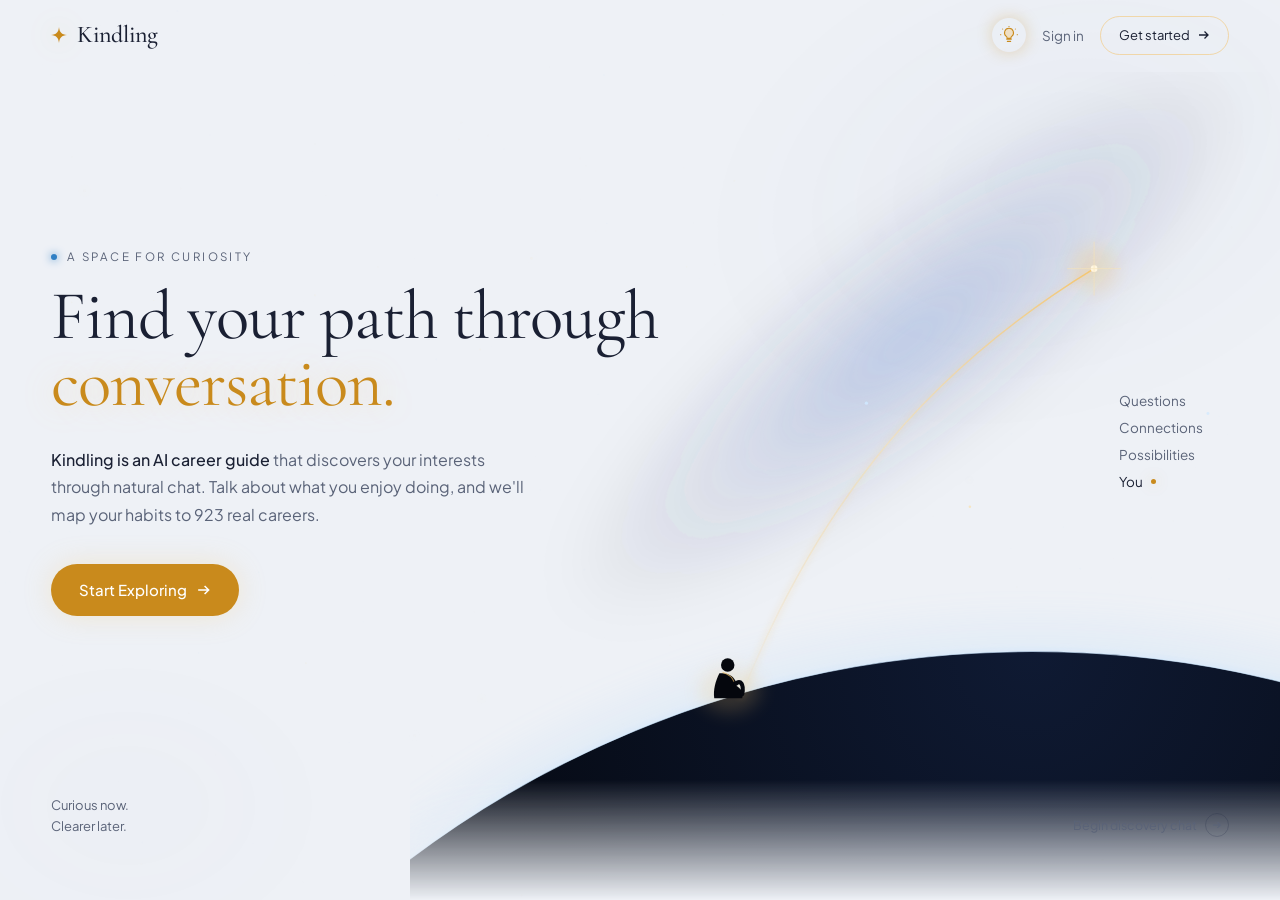
==== commit 03760fd7: "Landing page polish: nav scroll state, artwork fade, real explore link, two-row footer" ====
--- a/frontend/index.html
+++ b/frontend/index.html
@@ -123,8 +123,8 @@
         <div class="hero-foot">
           <p>Curious now.<br>Clearer later.</p>
           <a class="scroll-cue" href="#explore">
-            <span><svg width="10" height="12" viewBox="0 0 10 12" aria-hidden="true"><path d="M5 1v9M1.5 6.5 5 10l3.5-3.5" stroke="currentColor" stroke-width="1.2" fill="none"/></svg></span>
             Begin discovery chat
+            <span><svg width="10" height="10" viewBox="0 0 12 12" aria-hidden="true"><use href="#arrow"/></svg></span>
           </a>
         </div>
       </div>
@@ -144,7 +144,11 @@
             <li><a href="#settings">Settings</a></li>
           </ul>
         </div>
-        <p class="site-footer-meta">© 2026 Kindling<br>Career data from O*NET® (<a href="https://www.onetcenter.org/" target="_blank" rel="noopener">onetcenter.org</a>), sponsored by the U.S. Dept. of Labor/ETA</p>
+        <div class="site-footer-divider"></div>
+        <div class="site-footer-meta">
+          <span>© 2026 Kindling</span>
+          <span>Career data from O*NET® (<a href="https://www.onetcenter.org/" target="_blank" rel="noopener">onetcenter.org</a>), sponsored by the U.S. Dept. of Labor/ETA</span>
+        </div>
       </footer>
     </section>
 
@@ -503,7 +507,11 @@
             <li><a href="#settings">Settings</a></li>
           </ul>
         </div>
-        <p class="site-footer-meta">© 2026 Kindling<br>Career data from O*NET® (<a href="https://www.onetcenter.org/" target="_blank" rel="noopener">onetcenter.org</a>), sponsored by the U.S. Dept. of Labor/ETA</p>
+        <div class="site-footer-divider"></div>
+        <div class="site-footer-meta">
+          <span>© 2026 Kindling</span>
+          <span>Career data from O*NET® (<a href="https://www.onetcenter.org/" target="_blank" rel="noopener">onetcenter.org</a>), sponsored by the U.S. Dept. of Labor/ETA</span>
+        </div>
       </footer>
     </section>
 
@@ -581,7 +589,11 @@
             <li><a href="#settings">Settings</a></li>
           </ul>
         </div>
-        <p class="site-footer-meta">© 2026 Kindling<br>Career data from O*NET® (<a href="https://www.onetcenter.org/" target="_blank" rel="noopener">onetcenter.org</a>), sponsored by the U.S. Dept. of Labor/ETA</p>
+        <div class="site-footer-divider"></div>
+        <div class="site-footer-meta">
+          <span>© 2026 Kindling</span>
+          <span>Career data from O*NET® (<a href="https://www.onetcenter.org/" target="_blank" rel="noopener">onetcenter.org</a>), sponsored by the U.S. Dept. of Labor/ETA</span>
+        </div>
       </footer>
     </section>
 
@@ -640,7 +652,11 @@
             <li><a href="#settings">Settings</a></li>
           </ul>
         </div>
-        <p class="site-footer-meta">© 2026 Kindling<br>Career data from O*NET® (<a href="https://www.onetcenter.org/" target="_blank" rel="noopener">onetcenter.org</a>), sponsored by the U.S. Dept. of Labor/ETA</p>
+        <div class="site-footer-divider"></div>
+        <div class="site-footer-meta">
+          <span>© 2026 Kindling</span>
+          <span>Career data from O*NET® (<a href="https://www.onetcenter.org/" target="_blank" rel="noopener">onetcenter.org</a>), sponsored by the U.S. Dept. of Labor/ETA</span>
+        </div>
       </footer>
     </section>
   </main>
--- a/frontend/css/theme.css
+++ b/frontend/css/theme.css
@@ -110,6 +110,17 @@
   grid-template-columns: 1fr auto 1fr;
   align-items: center;
   gap: 24px;
+  position: relative; z-index: 10;
+  background: transparent; border-bottom: 1px solid transparent;
+  transition: background-color 0.25s ease, border-color 0.25s ease;
+}
+/* Transparent at the very top; once the active screen's own scroll
+   moves content under it, this stops anything ever visibly slicing
+   behind the logo/nav links. */
+.nav.is-scrolled {
+  background: var(--panel);
+  backdrop-filter: blur(14px); -webkit-backdrop-filter: blur(14px);
+  border-bottom-color: var(--border);
 }
 .brand {
   justify-self: start;
--- a/frontend/css/screens.css
+++ b/frontend/css/screens.css
@@ -16,14 +16,26 @@
 .hero-title em { font-style: normal; color: var(--warm); text-shadow: 0 0 30px rgba(245, 196, 106, 0.35); }
 .hero-body { max-width: 40ch; font-size: 16px; line-height: 1.7; color: var(--muted); margin-bottom: 36px; }
 .hero-body strong { color: var(--fg); font-weight: 500; }
-.hero-scene { position: absolute; z-index: 1; right: 0; bottom: 0; width: min(68vw, 1000px); height: 100%; pointer-events: none; }
+.hero-scene {
+  position: absolute; z-index: 1; right: 0; bottom: 0; width: min(68vw, 1000px); height: 100%; pointer-events: none;
+  /* Soft fade over the last 120px so the artwork blends into the
+     starfield instead of ending in a hard edge above the footer. */
+  -webkit-mask-image: linear-gradient(to bottom, #000 calc(100% - 120px), transparent 100%);
+  mask-image: linear-gradient(to bottom, #000 calc(100% - 120px), transparent 100%);
+}
 .hero-scene svg { width: 100%; height: 100%; display: block; }
 .journey { position: absolute; z-index: 2; right: calc(var(--pad-x) + 2%); top: 38%; list-style: none; font-size: 13.5px; line-height: 2; color: var(--muted); }
 .journey li:last-child { color: var(--fg); display: flex; align-items: center; gap: 8px; }
 .journey li:last-child::after { content: ''; width: 5px; height: 5px; border-radius: 50%; background: var(--warm); box-shadow: var(--glow-warm); }
 .hero-foot { position: absolute; z-index: 2; left: var(--pad-x); right: var(--pad-x); bottom: clamp(40px, 7vh, 76px); display: flex; justify-content: space-between; align-items: flex-end; font-size: 13px; color: var(--muted); }
-.scroll-cue { display: flex; flex-direction: column; align-items: center; gap: 8px; font-size: 12.5px; }
-.scroll-cue span { width: 24px; height: 24px; border-radius: 50%; border: 1px solid var(--border-strong); display: grid; place-items: center; }
+/* A real link to #explore, styled as a call-to-action rather than a
+   "scroll for more" hint - the page has no content below the fold
+   past the footer, so the icon points right (to the next real
+   screen), not down. */
+.scroll-cue { display: inline-flex; align-items: center; gap: 8px; font-size: 12.5px; transition: color 0.2s; }
+.scroll-cue:hover { color: var(--fg); }
+.scroll-cue span { width: 24px; height: 24px; border-radius: 50%; border: 1px solid var(--border-strong); display: grid; place-items: center; transition: border-color 0.2s, background 0.2s; }
+.scroll-cue:hover span { border-color: var(--warm); background: rgba(245, 196, 106, 0.08); }
 
 /* =========================================================
    2. EXPLORE — pure chat
@@ -656,9 +668,10 @@
 .site-footer-tagline { color: var(--faint); }
 .site-footer-links { display: flex; gap: 18px; flex-wrap: wrap; list-style: none; }
 .site-footer-links a:hover { color: var(--fg); }
-/* Copyright/attribution sits on its own line below the brand+links
-   row, not inline beside the links. */
-.site-footer-meta { margin-top: 14px; text-align: right; color: var(--faint); line-height: 1.6; }
+.site-footer-divider { height: 1px; background: var(--border); margin: 16px 0 14px; }
+/* Row 2: copyright (left) and the O*NET attribution the license
+   requires (right) - never combined inline with the links row. */
+.site-footer-meta { display: flex; flex-wrap: wrap; justify-content: space-between; gap: 6px 20px; font-size: 11.5px; color: var(--faint); line-height: 1.6; }
 .site-footer-meta a { color: var(--muted); }
 .site-footer-meta a:hover { color: var(--fg); }
 
@@ -756,7 +769,7 @@
   .time-row-value { justify-self: end; }
   .site-footer { text-align: center; padding-left: 20px; padding-right: 20px; }
   .site-footer-top { flex-direction: column; align-items: center; text-align: center; }
-  .site-footer-meta { text-align: center; }
+  .site-footer-meta { flex-direction: column; align-items: center; text-align: center; }
   .step-cards { grid-template-columns: 1fr; }
   .legal-head .display { font-size: clamp(28px, 8vw, 38px); }
 }
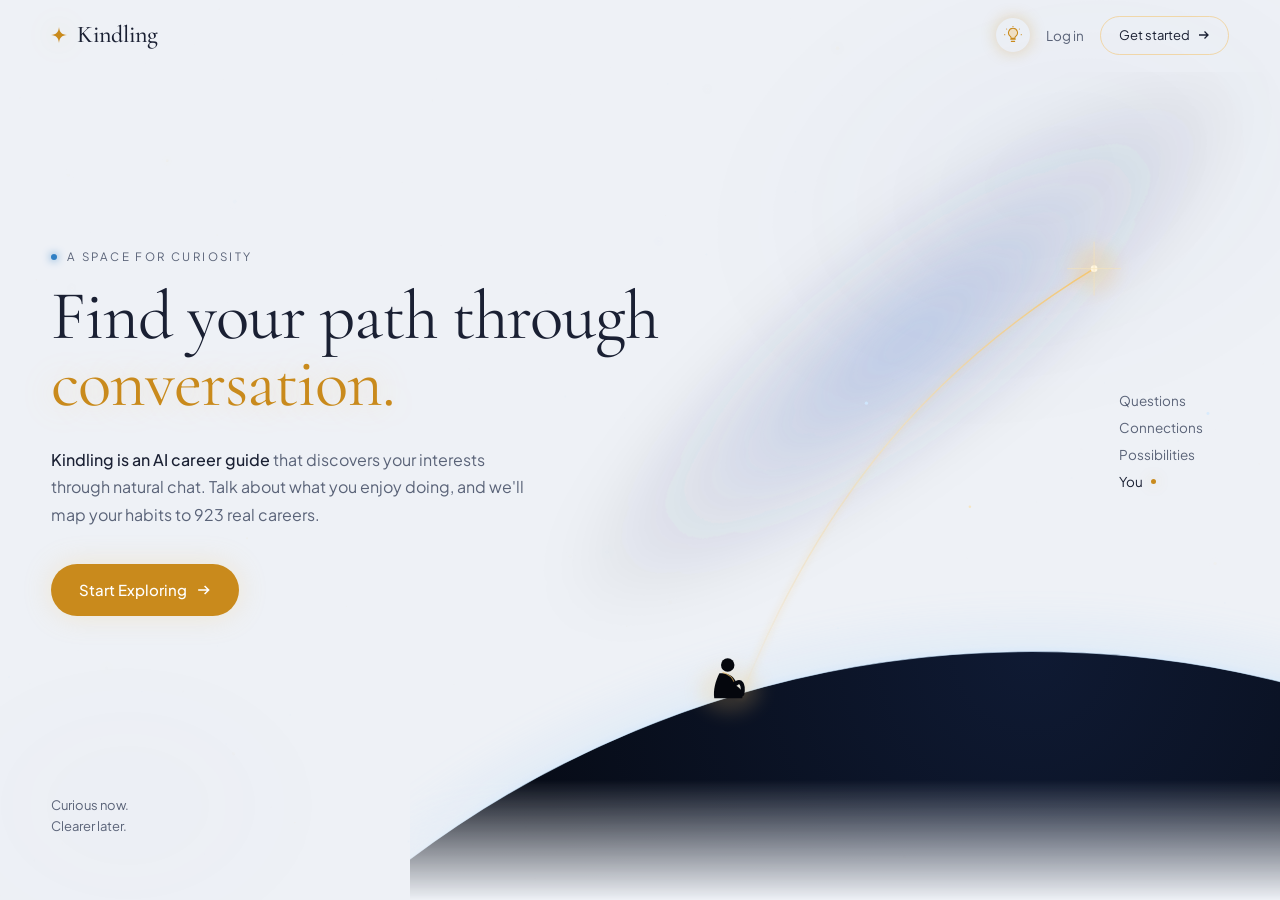
==== commit 8329e327: "Complete auth rework: real login/signup screens, full route gating, backend 401 enforcement on all u" ====
--- a/frontend/index.html
+++ b/frontend/index.html
@@ -60,9 +60,25 @@
           <path class="bulb-rays" d="M12 .5v.01M3.5 4l.01.01M20.5 4l-.01.01M1 11.5h.01M23 11.5h-.01"/>
         </svg>
       </button>
-      <a href="#auth" class="nav-signin" data-auth="out">Sign in</a>
-      <a href="#explore" class="pill-outline">Get started <svg width="12" height="12"><use href="#arrow"/></svg></a>
-      <a href="#settings" class="avatar" data-route="settings" id="navAvatar" aria-label="Settings"><svg width="12" height="12" aria-hidden="true"><use href="#spark"/></svg></a>
+
+      <a href="#auth/login" class="nav-signin" data-auth="out">Log in</a>
+      <a href="#auth/signup" class="pill-outline" data-auth="out">Get started <svg width="12" height="12"><use href="#arrow"/></svg></a>
+
+      <div class="account-menu" data-auth="in">
+        <button type="button" class="avatar" id="navAvatar" aria-haspopup="true" aria-expanded="false" aria-label="Account menu"></button>
+        <div class="account-dropdown" id="accountDropdown" role="menu" aria-label="Account" hidden>
+          <div class="account-dropdown-head">
+            <p class="account-dropdown-name" id="menuName"></p>
+            <p class="account-dropdown-email" id="menuEmail"></p>
+          </div>
+          <a href="#settings" role="menuitem">
+            <svg width="14" height="14" viewBox="0 0 16 16" fill="none" stroke="currentColor" stroke-width="1.2" aria-hidden="true"><circle cx="8" cy="8" r="6"/><path d="M8 2a6 6 0 0 0 0 12z" fill="currentColor"/></svg>
+            Settings</a>
+          <button type="button" id="menuLogout" role="menuitem">
+            <svg width="14" height="14" viewBox="0 0 16 16" fill="none" stroke="currentColor" stroke-width="1.2" aria-hidden="true"><path d="M6 2H3.5a1 1 0 0 0-1 1v10a1 1 0 0 0 1 1H6M10.5 11.5 14 8l-3.5-3.5M14 8H6" stroke-linecap="round" stroke-linejoin="round"/></svg>
+            Log out</button>
+        </div>
+      </div>
     </div>
   </header>
 
@@ -115,17 +131,13 @@
           <p class="eyebrow cool">A space for curiosity</p>
           <h1 class="hero-title">Find your path through<br><em>conversation.</em></h1>
           <p class="hero-body"><strong>Kindling is an AI career guide</strong> that discovers your interests through natural chat. Talk about what you enjoy doing, and we'll map your habits to 923 real careers.</p>
-          <a href="#explore" class="btn-gold">Start Exploring <svg width="14" height="14"><use href="#arrow"/></svg></a>
+          <a href="#explore" class="btn-gold" id="heroCTA">Start Exploring <svg width="14" height="14"><use href="#arrow"/></svg></a>
         </div>
         <ol class="journey" aria-label="How Kindling works">
           <li>Questions</li><li>Connections</li><li>Possibilities</li><li>You</li>
         </ol>
         <div class="hero-foot">
           <p>Curious now.<br>Clearer later.</p>
-          <a class="scroll-cue" href="#explore">
-            Begin discovery chat
-            <span><svg width="10" height="10" viewBox="0 0 12 12" aria-hidden="true"><use href="#arrow"/></svg></span>
-          </a>
         </div>
       </div>
 
@@ -141,7 +153,7 @@
             <li><a href="#about">About</a></li>
             <li><a href="#privacy">Privacy</a></li>
             <li><a href="#terms">Terms</a></li>
-            <li><a href="#settings">Settings</a></li>
+            <li data-auth="in"><a href="#settings">Settings</a></li>
           </ul>
         </div>
         <div class="site-footer-divider"></div>
@@ -222,7 +234,7 @@
           <a href="#about">About</a><span class="dot">·</span>
           <a href="#privacy">Privacy</a><span class="dot">·</span>
           <a href="#terms">Terms</a><span class="dot">·</span>
-          <a href="#settings">Settings</a><span class="dot">·</span>
+          <a href="#settings" data-auth="in">Settings</a><span class="dot" data-auth="in">·</span>
           <span>© 2026 Kindling</span>
         </footer>
       </div>
@@ -256,7 +268,7 @@
         <a href="#about">About</a><span class="dot">·</span>
         <a href="#privacy">Privacy</a><span class="dot">·</span>
         <a href="#terms">Terms</a><span class="dot">·</span>
-        <a href="#settings">Settings</a><span class="dot">·</span>
+        <a href="#settings" data-auth="in">Settings</a><span class="dot" data-auth="in">·</span>
         <span>© 2026 Kindling</span>
       </footer>
     </section>
@@ -310,7 +322,7 @@
           <a href="#about">About</a><span class="dot">·</span>
           <a href="#privacy">Privacy</a><span class="dot">·</span>
           <a href="#terms">Terms</a><span class="dot">·</span>
-          <a href="#settings">Settings</a><span class="dot">·</span>
+          <a href="#settings" data-auth="in">Settings</a><span class="dot" data-auth="in">·</span>
           <span>© 2026 Kindling</span>
         </footer>
       </div>
@@ -327,24 +339,47 @@
         </div>
 
         <div class="auth-card">
-          <div class="auth-tabs" role="tablist" aria-label="Account">
-            <button role="tab" aria-selected="true" data-mode="signin">Sign in</button>
-            <button role="tab" aria-selected="false" data-mode="signup">Create account</button>
-          </div>
-          <form class="auth-form" id="authForm" novalidate>
-            <div class="field" data-signup-only hidden><label for="aName">What should Kindling call you?</label><input id="aName" autocomplete="given-name"></div>
-            <div class="field"><label for="aEmail">Email</label><input id="aEmail" type="email" autocomplete="email"></div>
-            <div class="field"><label for="aPass">Password</label>
-              <div class="pw-wrap"><input id="aPass" type="password" autocomplete="current-password"><button type="button" class="pw-toggle" id="pwToggle">Show</button></div>
-            </div>
-            <p class="auth-error" id="authError" role="alert"></p>
-            <button class="btn-gold" type="submit" id="authSubmit">Sign in</button>
-          </form>
-          <p class="auth-or">or</p>
-          <button class="btn-line btn-wide" id="googleBtn" onclick="alert('Google Sign-In is coming soon. Please use email & password for now.'); return false;">
-            <svg width="16" height="16" viewBox="0 0 24 24" aria-hidden="true"><path fill="#4285F4" d="M22.5 12.3c0-.8-.1-1.5-.2-2.3H12v4.3h5.9a5 5 0 0 1-2.2 3.3v2.7h3.6c2.1-1.9 3.2-4.8 3.2-8Z"/><path fill="#34A853" d="M12 23c3 0 5.5-1 7.3-2.7l-3.6-2.7c-1 .7-2.2 1-3.7 1-2.9 0-5.3-1.9-6.2-4.5H2.1v2.8A11 11 0 0 0 12 23Z"/><path fill="#FBBC05" d="M5.8 14.1a6.6 6.6 0 0 1 0-4.2V7.1H2.1a11 11 0 0 0 0 9.8l3.7-2.8Z"/><path fill="#EA4335" d="M12 5.4c1.6 0 3.1.6 4.2 1.7l3.2-3.2A11 11 0 0 0 2.1 7.1l3.7 2.8C6.7 7.3 9.1 5.4 12 5.4Z"/></svg>
-            Continue with Google</button>
-          <p class="auth-fine">An account is required to explore Kindling. Your exploration stays private to you.</p>
+          <div class="auth-card-inner" id="authCardInner">
+            <h2 class="auth-heading" id="authHeading" tabindex="-1">Welcome back</h2>
+            <p class="auth-sub" id="authSub">Log in to pick up where you left off.</p>
+
+            <form class="auth-form" id="authForm" novalidate>
+              <div class="field" id="nameField" hidden>
+                <label for="aName">What should we call you? <span class="field-optional">(optional)</span></label>
+                <input id="aName" autocomplete="given-name">
+              </div>
+              <div class="field">
+                <label for="aEmail">Email</label>
+                <input id="aEmail" type="email" autocomplete="email">
+                <p class="field-error" id="emailError" hidden></p>
+              </div>
+              <div class="field">
+                <label for="aPass">Password</label>
+                <div class="pw-wrap">
+                  <input id="aPass" type="password" autocomplete="current-password">
+                  <button type="button" class="pw-toggle" id="pwToggle">Show</button>
+                </div>
+                <p class="pw-hint" id="pwHint" hidden><span class="pw-check" id="pwCheck" aria-hidden="true"></span>At least 8 characters</p>
+              </div>
+
+              <p class="auth-error" id="authError" role="alert" aria-live="assertive"></p>
+
+              <button class="btn-gold" type="submit" id="authSubmit">
+                <span class="btn-label" id="authSubmitLabel">Log in</span>
+                <svg class="btn-spinner" id="authSpinner" hidden width="16" height="16" viewBox="0 0 16 16" aria-hidden="true"><circle cx="8" cy="8" r="6.5" fill="none" stroke="currentColor" stroke-width="2" stroke-linecap="round" stroke-dasharray="28" stroke-dashoffset="10"/></svg>
+              </button>
+            </form>
+
+            <p class="auth-switch" id="authSwitch">Don't have an account? <a href="#auth/signup" id="authSwitchLink">Sign up</a></p>
+
+            <p class="auth-or">or</p>
+            <button class="btn-line btn-wide" id="googleBtn" type="button">
+              <svg width="16" height="16" viewBox="0 0 24 24" aria-hidden="true"><path fill="#4285F4" d="M22.5 12.3c0-.8-.1-1.5-.2-2.3H12v4.3h5.9a5 5 0 0 1-2.2 3.3v2.7h3.6c2.1-1.9 3.2-4.8 3.2-8Z"/><path fill="#34A853" d="M12 23c3 0 5.5-1 7.3-2.7l-3.6-2.7c-1 .7-2.2 1-3.7 1-2.9 0-5.3-1.9-6.2-4.5H2.1v2.8A11 11 0 0 0 12 23Z"/><path fill="#FBBC05" d="M5.8 14.1a6.6 6.6 0 0 1 0-4.2V7.1H2.1a11 11 0 0 0 0 9.8l3.7-2.8Z"/><path fill="#EA4335" d="M12 5.4c1.6 0 3.1.6 4.2 1.7l3.2-3.2A11 11 0 0 0 2.1 7.1l3.7 2.8C6.7 7.3 9.1 5.4 12 5.4Z"/></svg>
+              Continue with Google</button>
+
+            <p class="auth-fine" id="authFine">An account is required to explore Kindling. Your exploration stays private to you.</p>
+            <p class="auth-consent" id="authConsent" hidden>By creating an account you agree to our <a href="#terms">Terms</a> and <a href="#privacy">Privacy Policy</a>.</p>
+          </div>
         </div>
       </div>
     </section>
@@ -418,17 +453,12 @@
             <div class="settings-section" id="s-account" role="tabpanel" aria-labelledby="t-account">
               <div class="s-head">
                 <h2>Account</h2>
-                <p class="only-in">Signed in as <span id="acctEmail"></span></p>
-                <p class="only-out">You're exploring anonymously, with no account yet.</p>
-              </div>
-              <div class="only-out"><div class="s-row">
-                <div class="s-label">Sign in or create an account<small>Keep your exploration on this account across devices.</small></div>
-                <span style="display:flex;gap:10px"><a href="#auth" class="btn-line" data-auth-mode="signup">Create account</a><a href="#auth" class="btn-gold sm" data-auth-mode="signin">Sign in</a></span>
-              </div></div>
-              <div class="only-in"><div class="s-row">
+                <p>Signed in as <span id="acctName"></span> (<span id="acctEmail"></span>)</p>
+              </div>
+              <div class="s-row">
                 <div class="s-label">Sign out<small>You can sign back in any time with the same email and password.</small></div>
                 <button class="btn-line" id="signOutBtn">Sign out</button>
-              </div></div>
+              </div>
             </div>
 
           </div>
@@ -504,7 +534,7 @@
             <li><a href="#about">About</a></li>
             <li><a href="#privacy">Privacy</a></li>
             <li><a href="#terms">Terms</a></li>
-            <li><a href="#settings">Settings</a></li>
+            <li data-auth="in"><a href="#settings">Settings</a></li>
           </ul>
         </div>
         <div class="site-footer-divider"></div>
@@ -529,10 +559,10 @@
           <h3>What we store</h3>
           <ul>
             <li>Your account email, and a securely scrambled (hashed) version of your password, never the password itself.</li>
+            <li>The name you give us on sign-up, if you choose to give one - it's optional, and we fall back to the first part of your email if you leave it blank.</li>
             <li>The messages you send Kindling, and Kindling's replies, so your conversation is still there when you come back.</li>
             <li>Behavioral signals from how you explore, like the patterns Inference notices, which fields and careers you've opened on the Career Graph, and which patterns you've told Kindling feel right or don't.</li>
           </ul>
-          <div class="legal-note"><strong>Worth knowing:</strong> the sign-up screen has a "what should we call you" field, but it isn't connected to anything yet, so nothing you type there is currently saved.</div>
         </section>
 
         <section class="legal-section">
@@ -586,7 +616,7 @@
             <li><a href="#about">About</a></li>
             <li><a href="#privacy">Privacy</a></li>
             <li><a href="#terms">Terms</a></li>
-            <li><a href="#settings">Settings</a></li>
+            <li data-auth="in"><a href="#settings">Settings</a></li>
           </ul>
         </div>
         <div class="site-footer-divider"></div>
@@ -649,7 +679,7 @@
             <li><a href="#about">About</a></li>
             <li><a href="#privacy">Privacy</a></li>
             <li><a href="#terms">Terms</a></li>
-            <li><a href="#settings">Settings</a></li>
+            <li data-auth="in"><a href="#settings">Settings</a></li>
           </ul>
         </div>
         <div class="site-footer-divider"></div>
--- a/frontend/css/theme.css
+++ b/frontend/css/theme.css
@@ -139,6 +139,9 @@
 .nav-end { justify-self: end; display: flex; align-items: center; gap: 14px; }
 /* Links sit in the center once you're past the hero */
 body[data-page="home"] .nav > nav, body[data-page="auth"] .nav > nav { visibility: hidden; }
+/* No page links in the nav at all while signed out - every one of
+   them points at a private route anyway. */
+body:not(.signed-in) .nav > nav { visibility: hidden; }
 .bulb {
   width: 34px; height: 34px; border-radius: 50%;
   display: grid; place-items: center;
@@ -161,16 +164,34 @@
   font-size: 13px; transition: border-color 0.25s, background 0.25s;
 }
 .pill-outline:hover { border-color: var(--warm); background: rgba(245, 196, 106, 0.08); }
+.account-menu { position: relative; }
 .avatar {
   width: 32px; height: 32px; display: grid; place-items: center; border-radius: 50%;
   background: #1c2244; border: 1px solid var(--border-strong);
   font-size: 13px; font-weight: 500; color: #e6e9ff;
-}
-.avatar[aria-current="page"] { border-color: var(--warm); box-shadow: 0 0 10px rgba(245,196,106,0.35); }
+  transition: border-color 0.2s, box-shadow 0.2s;
+}
+.avatar[aria-expanded="true"] { border-color: var(--warm); box-shadow: 0 0 10px rgba(245,196,106,0.35); }
 :root[data-theme="light"] .avatar { background: #d9ddf2; color: #262c52; }
-body[data-page="home"] .avatar { display: none; }
-body:not([data-page="home"]) .pill-outline { display: none; }
-body[data-page="home"].signed-in .pill-outline { display: inline-flex; }
+.account-dropdown {
+  position: absolute; z-index: 30; top: calc(100% + 10px); right: 0;
+  min-width: 220px; padding: 8px; border-radius: 14px;
+  background: var(--panel); border: 1px solid var(--border-strong);
+  backdrop-filter: blur(16px); -webkit-backdrop-filter: blur(16px);
+  box-shadow: 0 16px 32px rgba(0,0,0,0.35);
+}
+.account-dropdown[hidden] { display: none; }
+.account-dropdown-head { padding: 8px 10px 10px; margin-bottom: 4px; border-bottom: 1px solid var(--border); }
+.account-dropdown-name { font-size: 13.5px; font-weight: 500; color: var(--fg); }
+.account-dropdown-email { font-size: 12px; color: var(--muted); margin-top: 2px; }
+.account-dropdown a, .account-dropdown button {
+  display: flex; align-items: center; gap: 9px; width: 100%;
+  padding: 9px 10px; border-radius: 9px;
+  font-size: 13px; color: var(--fg); text-align: left;
+}
+.account-dropdown svg { flex: none; color: var(--muted); }
+.account-dropdown a:hover, .account-dropdown button:hover,
+.account-dropdown a:focus-visible, .account-dropdown button:focus-visible { background: var(--surface); outline: none; }
 
 /* =========================================================
    SCREENS
--- a/frontend/css/screens.css
+++ b/frontend/css/screens.css
@@ -27,15 +27,7 @@
 .journey { position: absolute; z-index: 2; right: calc(var(--pad-x) + 2%); top: 38%; list-style: none; font-size: 13.5px; line-height: 2; color: var(--muted); }
 .journey li:last-child { color: var(--fg); display: flex; align-items: center; gap: 8px; }
 .journey li:last-child::after { content: ''; width: 5px; height: 5px; border-radius: 50%; background: var(--warm); box-shadow: var(--glow-warm); }
-.hero-foot { position: absolute; z-index: 2; left: var(--pad-x); right: var(--pad-x); bottom: clamp(40px, 7vh, 76px); display: flex; justify-content: space-between; align-items: flex-end; font-size: 13px; color: var(--muted); }
-/* A real link to #explore, styled as a call-to-action rather than a
-   "scroll for more" hint - the page has no content below the fold
-   past the footer, so the icon points right (to the next real
-   screen), not down. */
-.scroll-cue { display: inline-flex; align-items: center; gap: 8px; font-size: 12.5px; transition: color 0.2s; }
-.scroll-cue:hover { color: var(--fg); }
-.scroll-cue span { width: 24px; height: 24px; border-radius: 50%; border: 1px solid var(--border-strong); display: grid; place-items: center; transition: border-color 0.2s, background 0.2s; }
-.scroll-cue:hover span { border-color: var(--warm); background: rgba(245, 196, 106, 0.08); }
+.hero-foot { position: absolute; z-index: 2; left: var(--pad-x); right: var(--pad-x); bottom: clamp(40px, 7vh, 76px); font-size: 13px; color: var(--muted); }
 
 /* =========================================================
    2. EXPLORE — pure chat
@@ -444,22 +436,38 @@
    left text. */
 .auth-copy { display: flex; flex-direction: column; justify-content: center; padding-bottom: clamp(24px, 6vh, 72px); }
 .auth-card { align-self: center; padding: 24px 30px; border-radius: var(--radius-panel); background: var(--panel); border: 1px solid var(--border); backdrop-filter: blur(18px); -webkit-backdrop-filter: blur(18px); }
-.auth-tabs { display: grid; grid-template-columns: 1fr 1fr; padding: 3px; border-radius: var(--radius-pill); border: 1px solid var(--border); margin-bottom: 18px; }
-.auth-tabs button { padding: 8px; border-radius: var(--radius-pill); font-size: 13px; color: var(--muted); transition: background 0.25s, color 0.25s; }
-.auth-tabs button[aria-selected="true"] { background: var(--surface-elevated); color: var(--fg); }
+/* One screen at a time (Log in / Sign up), not tabs - #authCardInner
+   is what fades on a mode switch, kept separate from .auth-card
+   itself so the card's own border/background never flickers. */
+.auth-card-inner { transition: opacity 0.16s ease; }
+.auth-card-inner.is-switching { opacity: 0; }
+.auth-heading { font-family: var(--font-display); font-weight: 500; font-size: 26px; margin-bottom: 6px; }
+.auth-heading:focus-visible { outline: none; } /* focus is for AT/keyboard flow here, not a visible ring on a heading */
+.auth-sub { font-size: 13.5px; color: var(--muted); line-height: 1.6; margin-bottom: 20px; }
 .auth-form { display: grid; gap: 12px; }
 .auth-form .field input, .auth-form .field select { height: 44px; padding: 0 14px; }
 .auth-form .pw-wrap input { padding-right: 64px; }
-.auth-form .btn-gold { width: 100%; height: 48px; padding: 0 28px; margin-top: 0; }
-.auth-error { font-size: 12.5px; color: var(--danger); min-height: 1em; }
+.auth-form .btn-gold { width: 100%; height: 48px; padding: 0 28px; margin-top: 0; display: flex; align-items: center; justify-content: center; gap: 8px; }
+.field-optional { color: var(--faint); font-weight: 400; }
+.field-error { font-size: 12px; color: var(--danger); }
+.pw-hint { display: flex; align-items: center; gap: 7px; font-size: 12px; color: var(--muted); }
+.pw-check { width: 14px; height: 14px; border-radius: 50%; border: 1px solid var(--border-strong); display: grid; place-items: center; font-size: 10px; line-height: 1; color: transparent; flex: none; }
+.pw-hint.is-met { color: var(--fg); }
+.pw-hint.is-met .pw-check { border-color: var(--warm); background: var(--warm); color: #1a1408; }
+.auth-error { font-size: 12.5px; color: var(--danger); min-height: 1em; line-height: 1.5; }
+.auth-error a, .field-error a { color: inherit; text-decoration: underline; text-underline-offset: 2px; }
+.btn-spinner { animation: spin 0.8s linear infinite; }
+@keyframes spin { to { transform: rotate(360deg); } }
+.auth-switch { margin-top: 14px; font-size: 12.5px; color: var(--muted); text-align: center; }
+.auth-switch a { color: var(--fg); text-decoration: underline; text-underline-offset: 2px; }
 .auth-or { display: flex; align-items: center; gap: 12px; font-size: 12px; color: var(--faint); margin: 14px 0; }
 .auth-or::before, .auth-or::after { content: ''; flex: 1; height: 1px; background: var(--border); }
 .auth-card .btn-wide { width: 100%; display: flex; align-items: center; justify-content: center; gap: 10px; height: 44px; padding: 0 16px; }
-.auth-fine { margin-top: 12px; font-size: 11.5px; color: var(--faint); text-align: center; line-height: 1.6; }
+.auth-fine, .auth-consent { margin-top: 12px; font-size: 11.5px; color: var(--faint); text-align: center; line-height: 1.6; }
+.auth-consent a { color: var(--muted); text-decoration: underline; text-underline-offset: 2px; }
+.auth-consent a:hover { color: var(--fg); }
 .pw-wrap { position: relative; }
 .pw-toggle { position: absolute; right: 8px; top: 50%; transform: translateY(-50%); font-size: 12px; color: var(--muted); padding: 4px 8px; }
-.only-in, .only-out { display: contents; }
-body.signed-in .only-out, body:not(.signed-in) .only-in { display: none; }
 
 /* =========================================================
    5. REFLECTION — header on top, timeline left, calibration right
@@ -762,7 +770,6 @@
   .info-pane { padding: 24px 20px; }
   .s-row { grid-template-columns: 1fr; gap: 12px; padding: 16px 20px; }
   .s-head, .s-foot { padding-left: 20px; padding-right: 20px; }
-  .hero-foot .scroll-cue { display: none; }
   #inferenceMap .node text { font-size: 20px; }
   .refl-card { padding: 18px 18px; }
   .time-row { grid-template-columns: 1fr; row-gap: 6px; }
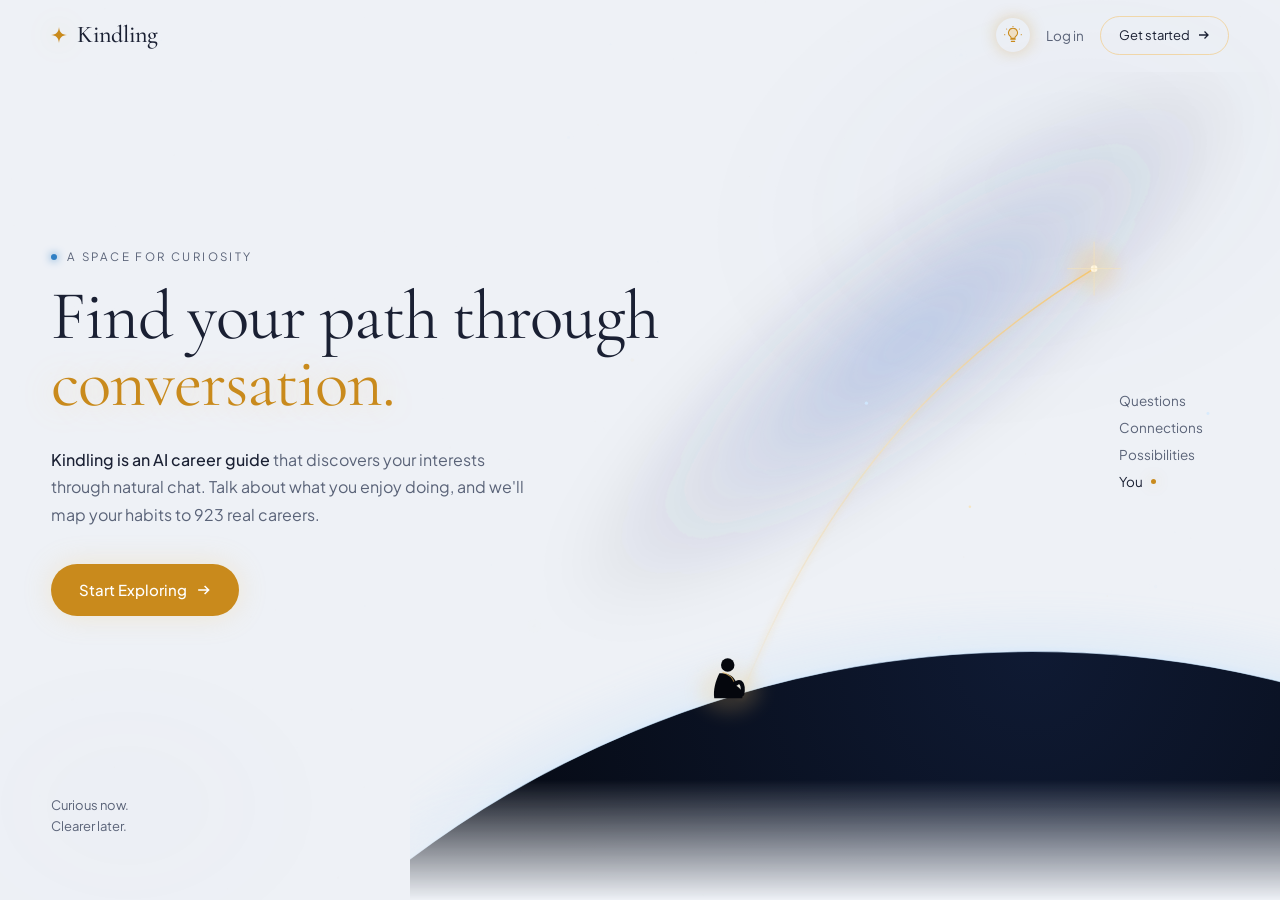
==== commit bb0e364b: "Auth security fixes: specific login errors, rate limiting, timing-safe lookups, Google sign-in plumb" ====
--- a/frontend/index.html
+++ b/frontend/index.html
@@ -360,6 +360,7 @@
                   <button type="button" class="pw-toggle" id="pwToggle">Show</button>
                 </div>
                 <p class="pw-hint" id="pwHint" hidden><span class="pw-check" id="pwCheck" aria-hidden="true"></span>At least 8 characters</p>
+                <p class="auth-forgot" id="authForgot"><a href="#" id="forgotPasswordLink">Forgot password?</a></p>
               </div>
 
               <p class="auth-error" id="authError" role="alert" aria-live="assertive"></p>
--- a/frontend/css/theme.css
+++ b/frontend/css/theme.css
@@ -265,7 +265,9 @@
 }
 .btn-gold:hover { box-shadow: 0 0 38px rgba(245, 196, 106, 0.45); transform: translateY(-1px); }
 .btn-gold.sm { padding: 10px 20px; font-size: 13.5px; }
+.btn-gold:disabled { color: #1a1408; opacity: 0.85; cursor: default; }
 :root[data-theme="light"] .btn-gold { color: #fff; }
+:root[data-theme="light"] .btn-gold:disabled { color: #fff; }
 .btn-line {
   padding: 8px 16px; border-radius: var(--radius-pill);
   border: 1px solid var(--border-strong);
--- a/frontend/css/screens.css
+++ b/frontend/css/screens.css
@@ -434,8 +434,8 @@
    not against each other's content height — so switching Sign in /
    Create account (which changes the card's height) never moves the
    left text. */
-.auth-copy { display: flex; flex-direction: column; justify-content: center; padding-bottom: clamp(24px, 6vh, 72px); }
-.auth-card { align-self: center; padding: 24px 30px; border-radius: var(--radius-panel); background: var(--panel); border: 1px solid var(--border); backdrop-filter: blur(18px); -webkit-backdrop-filter: blur(18px); }
+.auth-copy { display: flex; flex-direction: column; justify-content: center; padding-bottom: clamp(24px, 6vh, 72px); user-select: none; -webkit-user-select: none; }
+.auth-card { align-self: center; padding: 20px 30px; border-radius: var(--radius-panel); background: var(--panel); border: 1px solid var(--border); backdrop-filter: blur(18px); -webkit-backdrop-filter: blur(18px); }
 /* One screen at a time (Log in / Sign up), not tabs - #authCardInner
    is what fades on a mode switch, kept separate from .auth-card
    itself so the card's own border/background never flickers. */
@@ -443,8 +443,8 @@
 .auth-card-inner.is-switching { opacity: 0; }
 .auth-heading { font-family: var(--font-display); font-weight: 500; font-size: 26px; margin-bottom: 6px; }
 .auth-heading:focus-visible { outline: none; } /* focus is for AT/keyboard flow here, not a visible ring on a heading */
-.auth-sub { font-size: 13.5px; color: var(--muted); line-height: 1.6; margin-bottom: 20px; }
-.auth-form { display: grid; gap: 12px; }
+.auth-sub { font-size: 13.5px; color: var(--muted); line-height: 1.6; margin-bottom: 14px; }
+.auth-form { display: grid; gap: 10px; }
 .auth-form .field input, .auth-form .field select { height: 44px; padding: 0 14px; }
 .auth-form .pw-wrap input { padding-right: 64px; }
 .auth-form .btn-gold { width: 100%; height: 48px; padding: 0 28px; margin-top: 0; display: flex; align-items: center; justify-content: center; gap: 8px; }
@@ -459,13 +459,13 @@
 .btn-spinner { animation: spin 0.8s linear infinite; }
 @keyframes spin { to { transform: rotate(360deg); } }
 .auth-switch { margin-top: 14px; font-size: 12.5px; color: var(--muted); text-align: center; }
-.auth-switch a { color: var(--fg); text-decoration: underline; text-underline-offset: 2px; }
-.auth-or { display: flex; align-items: center; gap: 12px; font-size: 12px; color: var(--faint); margin: 14px 0; }
+.auth-forgot { margin-top: 8px; font-size: 12px; text-align: right; }
+.auth-switch a, .auth-forgot a, .auth-consent a { color: var(--warm); text-decoration: none; }
+.auth-switch a:hover, .auth-forgot a:hover, .auth-consent a:hover { text-decoration: underline; text-underline-offset: 2px; }
+.auth-or { display: flex; align-items: center; gap: 12px; font-size: 12px; color: var(--faint); margin: 10px 0; }
 .auth-or::before, .auth-or::after { content: ''; flex: 1; height: 1px; background: var(--border); }
 .auth-card .btn-wide { width: 100%; display: flex; align-items: center; justify-content: center; gap: 10px; height: 44px; padding: 0 16px; }
-.auth-fine, .auth-consent { margin-top: 12px; font-size: 11.5px; color: var(--faint); text-align: center; line-height: 1.6; }
-.auth-consent a { color: var(--muted); text-decoration: underline; text-underline-offset: 2px; }
-.auth-consent a:hover { color: var(--fg); }
+.auth-fine, .auth-consent { margin-top: 8px; font-size: 11.5px; color: var(--faint); text-align: center; line-height: 1.5; }
 .pw-wrap { position: relative; }
 .pw-toggle { position: absolute; right: 8px; top: 50%; transform: translateY(-50%); font-size: 12px; color: var(--muted); padding: 4px 8px; }
 
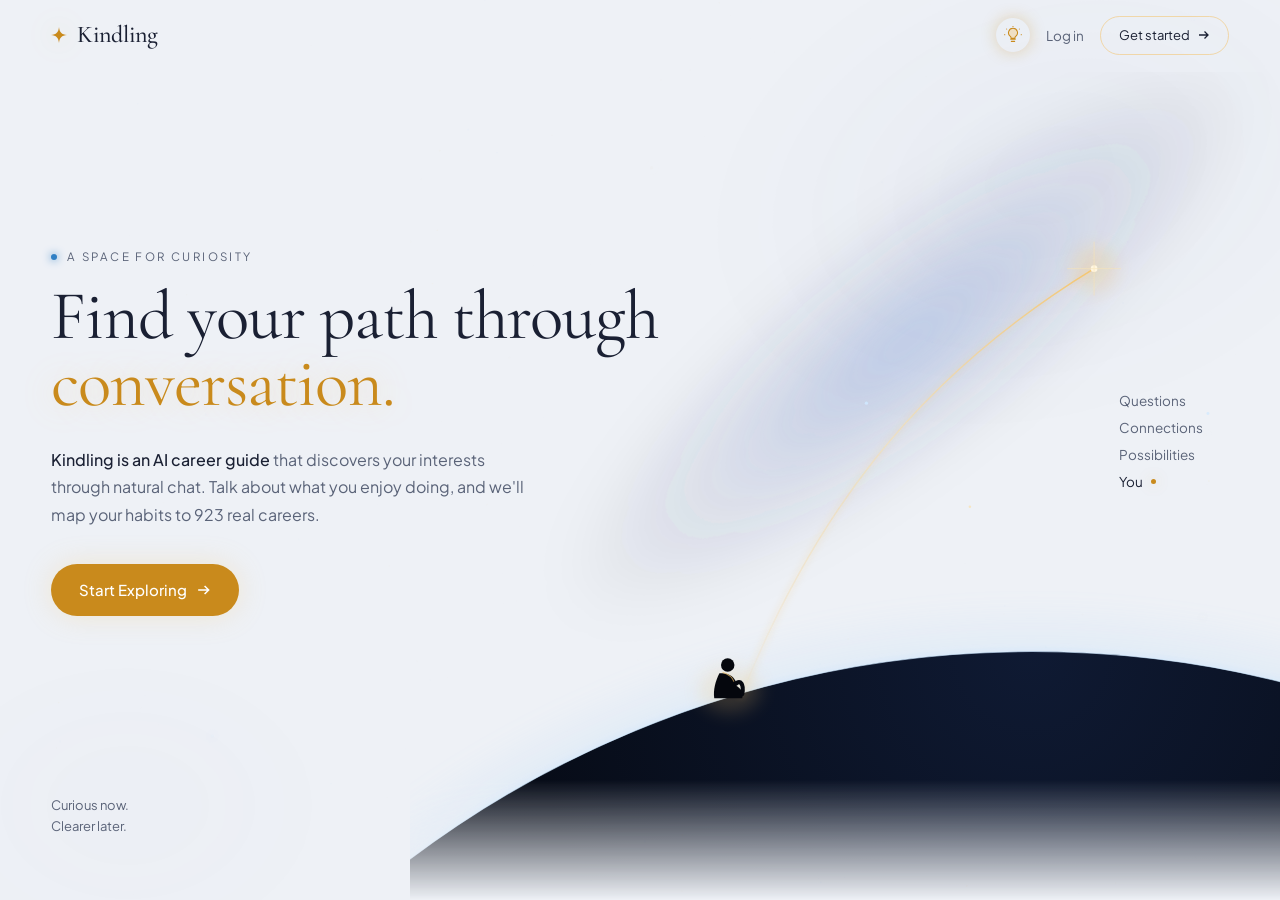
==== commit 7eaee25a: "Layout and graph: swap text/graph sides, add graph fullscreen, hover label enlarge - Inference and C" ====
--- a/frontend/index.html
+++ b/frontend/index.html
@@ -217,15 +217,15 @@
         </header>
 
         <div class="inf-grid">
-          <div class="inf-card">
-            <svg id="inferenceMap" class="star-map" viewBox="30 20 580 490" role="group" aria-label="Patterns noticed in your exploration"></svg>
-            <div class="inf-foot" id="infFoot" aria-live="polite"></div>
-          </div>
-
           <div class="inf-side">
             <div class="note-card glass">These are patterns in how you explore, never labels for who you are. They may shift as you keep going.</div>
             <p class="section-label">What we're noticing</p>
             <ul class="evidence-list" id="evidenceList"></ul>
+          </div>
+
+          <div class="inf-card">
+            <svg id="inferenceMap" class="star-map" viewBox="30 20 580 490" role="group" aria-label="Patterns noticed in your exploration"></svg>
+            <div class="inf-foot" id="infFoot" aria-live="polite"></div>
           </div>
         </div>
         
@@ -242,7 +242,8 @@
 
     <!-- ============ 4. CAREER GRAPH ============ -->
     <section class="screen" id="graph" aria-label="Career Graph">
-      <div class="map-layout">
+      <div class="map-layout" id="graphLayout">
+        <aside class="info-pane" id="graphPanel" aria-live="polite" aria-label="Explore a direction"></aside>
         <div class="map-pane">
           <div class="graph-frame" id="graphFrame">
             <svg id="graphMap" role="group" aria-label="Map of fields and careers connected to your exploration">
@@ -255,12 +256,12 @@
             <div class="graph-tools">
               <button class="icon-btn" id="zoomIn" aria-label="Zoom in"><svg width="12" height="12" viewBox="0 0 12 12"><path d="M6 1v10M1 6h10" stroke="currentColor" stroke-width="1.3"/></svg></button>
               <button class="icon-btn" id="zoomOut" aria-label="Zoom out"><svg width="12" height="12" viewBox="0 0 12 12"><path d="M1 6h10" stroke="currentColor" stroke-width="1.3"/></svg></button>
-              <button class="icon-btn" id="zoomFit" aria-label="Fit whole map"><svg width="13" height="13" viewBox="0 0 14 14"><path d="M1 5V1h4M9 1h4v4M13 9v4H9M5 13H1V9" stroke="currentColor" stroke-width="1.3" fill="none"/></svg></button>
+              <button class="icon-btn" id="zoomFit" aria-label="Fit whole map"><svg width="12" height="12" viewBox="0 0 14 14"><path d="M5 1H1v4M9 1h4v4M5 13H1V9M9 13h4V9" stroke="currentColor" stroke-width="1.3" fill="none"/></svg></button>
+              <button class="icon-btn" id="graphFullscreen" aria-label="Enter fullscreen" aria-pressed="false" hidden><svg width="13" height="13" viewBox="0 0 14 14"><path d="M1 5V1h4M9 1h4v4M13 9v4H9M5 13H1V9" stroke="currentColor" stroke-width="1.3" fill="none"/></svg></button>
               <span>Drag, scroll to zoom</span>
             </div>
           </div>
         </div>
-        <aside class="info-pane" id="graphPanel" aria-live="polite" aria-label="Explore a direction"></aside>
       </div>
 
       <!-- Gokul's Compact Footer -->
--- a/frontend/css/theme.css
+++ b/frontend/css/theme.css
@@ -210,7 +210,9 @@
 .screen::-webkit-scrollbar-track { background: transparent; }
 .screen.is-active { opacity: 1; visibility: visible; transition: opacity 0.45s ease, visibility 0s; }
 
-/* Map-left / info-right pages share this frame */
+/* Info-left / map-right - same frame, positions swapped. Column
+   sizes stay the same as before the swap (340px-min text column,
+   1.35fr graph column), just in the other order. */
 .map-layout {
   /* Flex child of .graph-page (screens.css) now, not the screen's
      only content — flex:1/min-height:0 lets the compact footer take
@@ -218,7 +220,7 @@
   flex: 1 1 auto;
   min-height: 0;
   display: grid;
-  grid-template-columns: minmax(0, 1.35fr) minmax(340px, 1fr);
+  grid-template-columns: minmax(340px, 1fr) minmax(0, 1.35fr);
   gap: clamp(20px, 3vw, 44px);
 }
 .map-pane { position: relative; min-height: 0; display: flex; flex-direction: column; justify-content: center; }
--- a/frontend/css/screens.css
+++ b/frontend/css/screens.css
@@ -262,11 +262,18 @@
 .edge.cross { opacity: 0.18; stroke-dasharray: 2 5; }
 .node { cursor: pointer; outline: none; transition: opacity 0.3s; }
 .node .halo { opacity: 0.35; transition: opacity 0.3s; }
-.node text { font-family: var(--font-body); font-size: 14px; fill: var(--fg); transition: fill 0.3s, opacity 0.3s; }
+.node text {
+  font-family: var(--font-body); font-size: 14px; fill: var(--fg);
+  transition: fill 0.3s, opacity 0.3s, transform 0.2s ease;
+  transform-box: fill-box; transform-origin: center;
+}
 .node .ring { opacity: 0; fill: none; stroke: var(--warm); stroke-width: 1; transition: opacity 0.2s; }
 .node:hover .halo, .node:focus-visible .halo, .node.is-selected .halo { opacity: 0.85; }
 .node:focus-visible .ring, .node.is-selected .ring { opacity: 1; }
 .node.is-selected text { fill: var(--warm-soft); }
+/* Scaling only the text (not the node's own translated <g>) enlarges
+   the label in place without moving this or any other node. */
+.node:hover text, .node:focus-visible text { transform: scale(1.3); }
 
 /* =========================================================
    3. INFERENCE — header on top, map card left, evidence right
@@ -287,7 +294,7 @@
 .inf-head { flex: none; margin-bottom: 20px; }
 .inf-head .lede { max-width: 72ch; }
 .inf-head .display { font-size: clamp(34px, 3.2vw, 46px); margin-bottom: 8px; }
-.inf-grid { flex: 1; min-height: 0; display: grid; grid-template-columns: minmax(360px, 1fr) minmax(0, 1.15fr); grid-template-rows: minmax(0, 1fr); gap: 24px; }
+.inf-grid { flex: 1; min-height: 0; display: grid; grid-template-columns: minmax(0, 1.15fr) minmax(360px, 1fr); grid-template-rows: minmax(0, 1fr); gap: 24px; }
 .inf-card {
   min-height: 0; display: flex; flex-direction: column;
   padding: 18px 18px 16px;
@@ -368,6 +375,35 @@
 }
 .graph-tools .icon-btn { width: 30px; height: 30px; }
 .graph-tools span { font-size: 11.5px; color: var(--faint); padding: 0 10px 0 4px; }
+.icon-btn[aria-pressed="true"] { color: var(--warm); border-color: var(--warm); }
+
+/* Fullscreen: .is-fullscreen is toggled by career-graph.js on
+   fullscreenchange, not the :fullscreen pseudo-class directly, so
+   the same styling applies however fullscreen was entered or exited
+   (button, Escape, browser chrome). #sky/.nebula are reparented into
+   #graphLayout for the duration, so the starfield stays visible
+   behind the tree instead of only the fullscreened subtree. */
+.map-layout.is-fullscreen {
+  position: fixed; inset: 0; z-index: 2000;
+  display: grid; grid-template-columns: 1fr; gap: 0;
+  background: #05070d;
+  padding: 0;
+}
+.map-layout.is-fullscreen .map-pane { height: 100%; }
+.map-layout.is-fullscreen .graph-frame { border-radius: 0; }
+.map-layout.is-fullscreen .info-pane {
+  position: absolute; top: 20px; right: 20px; bottom: 20px;
+  width: min(380px, 88vw);
+  box-shadow: 0 12px 48px rgba(0, 0, 0, 0.55);
+  animation: slideOverIn 0.3s ease;
+  z-index: 5;
+}
+@keyframes slideOverIn { from { transform: translateX(24px); opacity: 0; } to { transform: translateX(0); opacity: 1; } }
+.map-layout.is-fullscreen #graphMap .node.area text { font-size: 21px; opacity: 0.85; }
+.map-layout.is-fullscreen #graphMap .node.field text { font-size: 17px; opacity: 0.82; }
+.map-layout.is-fullscreen #graphMap .node.career text { font-size: 14px; opacity: 0.92; }
+.map-layout.is-fullscreen #graphMap .node.hub text { font-size: 23px; }
+.map-layout.is-fullscreen #graphMap .node text { fill: #fff; }
 
 .legend { list-style: none; display: grid; gap: 10px; font-size: 13.5px; color: var(--muted); }
 .legend li { display: flex; align-items: center; gap: 12px; }
@@ -455,7 +491,9 @@
 .pw-hint.is-met { color: var(--fg); }
 .pw-hint.is-met .pw-check { border-color: var(--warm); background: var(--warm); color: #1a1408; }
 .auth-error { font-size: 12.5px; color: var(--danger); min-height: 1em; line-height: 1.5; }
-.auth-error a, .field-error a { color: inherit; text-decoration: underline; text-underline-offset: 2px; }
+.auth-error a { color: var(--warm); text-decoration: none; }
+.auth-error a:hover { text-decoration: underline; text-underline-offset: 2px; }
+.field-error a { color: inherit; text-decoration: underline; text-underline-offset: 2px; }
 .btn-spinner { animation: spin 0.8s linear infinite; }
 @keyframes spin { to { transform: rotate(360deg); } }
 .auth-switch { margin-top: 14px; font-size: 12.5px; color: var(--muted); text-align: center; }
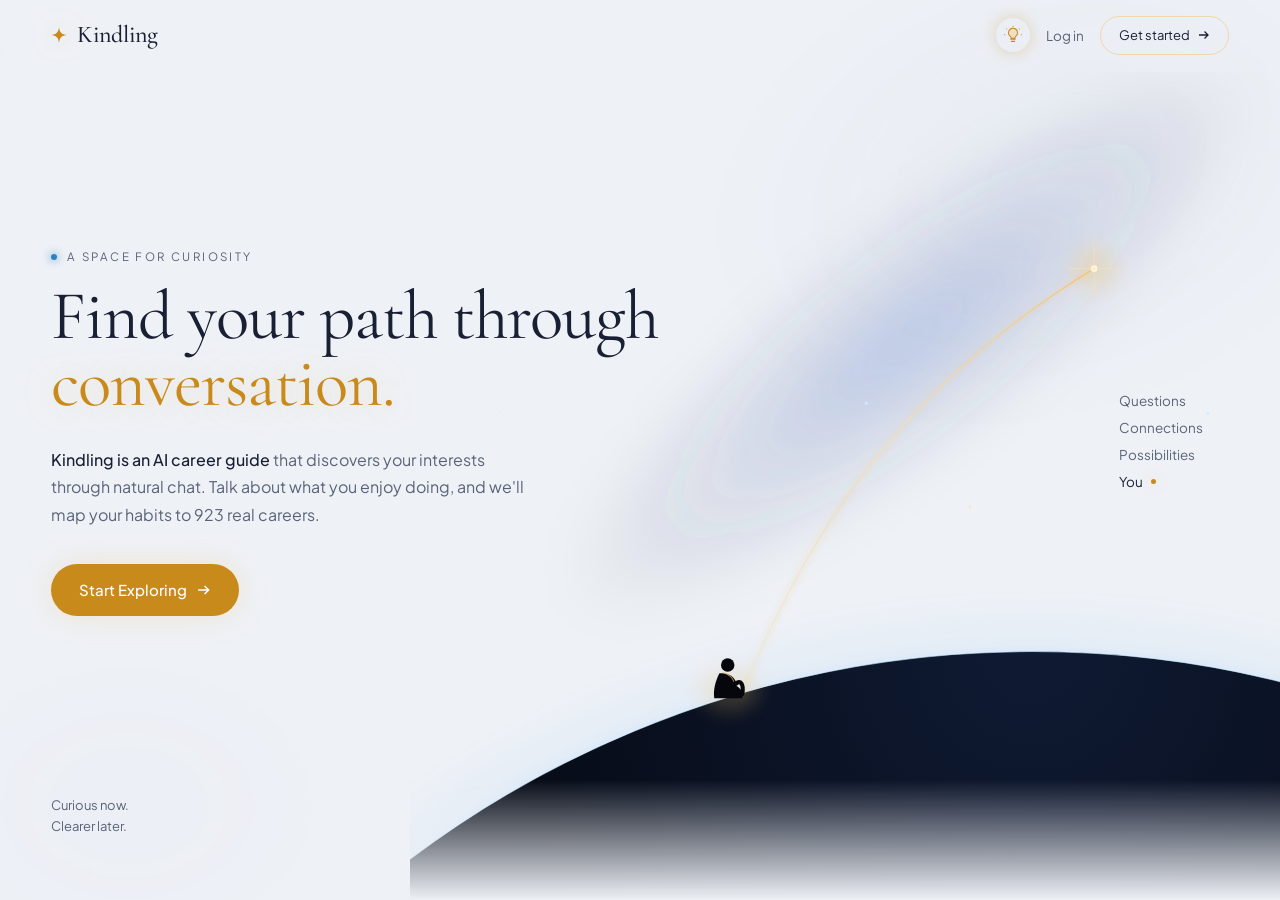
==== commit 2bdd4aa4: "Add Extra large text size, adaptive time scale on Reflection's time bars - Text size gets a third ti" ====
--- a/frontend/index.html
+++ b/frontend/index.html
@@ -17,8 +17,8 @@
                 document.documentElement.dataset.theme = theme;
             }
             var text = localStorage.getItem('kindling_text_size');
-            if (text === 'large') {
-                document.documentElement.dataset.text = 'large';
+            if (text === 'large' || text === 'xlarge') {
+                document.documentElement.dataset.text = text;
             }
         } catch (error) {}
     })();
@@ -421,6 +421,7 @@
                 <div class="segmented" role="radiogroup" aria-label="Text size" id="textGroup">
                   <button role="radio" data-text-choice="default" aria-checked="true">Default</button>
                   <button role="radio" data-text-choice="large" aria-checked="false">Large</button>
+                  <button role="radio" data-text-choice="xlarge" aria-checked="false">Extra large</button>
                 </div>
               </div>
             </div>
--- a/frontend/css/theme.css
+++ b/frontend/css/theme.css
@@ -58,6 +58,7 @@
   --sky-opacity: 0.18;
 }
 :root[data-text="large"] .app { zoom: 1.1; }
+:root[data-text="xlarge"] .app { zoom: 1.3; }
 
 * { box-sizing: border-box; margin: 0; padding: 0; }
 ::selection { background: rgba(245, 196, 106, 0.28); color: inherit; }
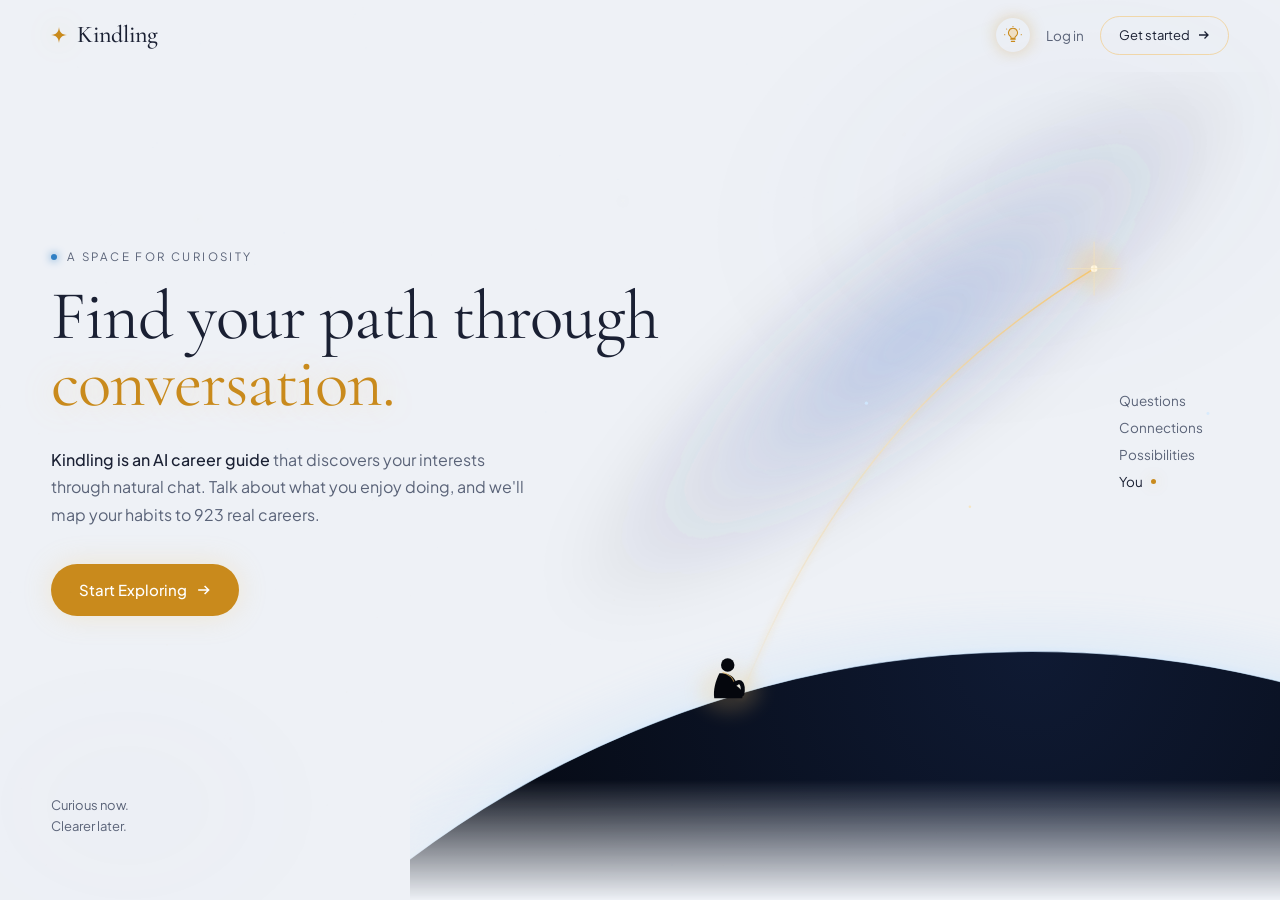
==== commit ec1766d5: "Connect Threads: combine a user's real conversations into one Inference/Career Graph/Reflection pict" ====
--- a/frontend/index.html
+++ b/frontend/index.html
@@ -214,6 +214,7 @@
           <p class="eyebrow cool">Inference</p>
           <h2 class="display">Here's the shape we're starting to see</h2>
           <p class="lede">Patterns that keep showing up in how you explore. Select a star to learn more. Nothing here is a score.</p>
+          <div class="scope-bar" id="inferenceScopeBar"></div>
         </header>
 
         <div class="inf-grid">
@@ -242,6 +243,8 @@
 
     <!-- ============ 4. CAREER GRAPH ============ -->
     <section class="screen" id="graph" aria-label="Career Graph">
+      <div class="graph-page">
+      <div class="scope-bar" id="graphScopeBar"></div>
       <div class="map-layout" id="graphLayout">
         <aside class="info-pane" id="graphPanel" aria-live="polite" aria-label="Explore a direction"></aside>
         <div class="map-pane">
@@ -272,6 +275,7 @@
         <a href="#settings" data-auth="in">Settings</a><span class="dot" data-auth="in">·</span>
         <span>© 2026 Kindling</span>
       </footer>
+      </div>
     </section>
 
     <!-- ============ 5. REFLECTION ============ -->
@@ -281,6 +285,7 @@
           <p class="eyebrow">Reflection</p>
           <h2 class="display">Looking back, looking forward</h2>
           <p class="lede">Where your exploration has gone, and how the patterns feel to you.</p>
+          <div class="scope-bar" id="reflectionScopeBar"></div>
         </header>
 
         <div class="refl-grid">
@@ -432,6 +437,10 @@
               <div class="s-row">
                 <div class="s-label">Save my exploration<small>Keep your session on this browser after you close the tab.</small></div>
                 <button class="switch" role="switch" aria-checked="false" aria-label="Save my exploration" id="saveSwitch"></button>
+              </div>
+              <div class="s-row">
+                <div class="s-label">Connect Threads<small>When off, each conversation has its own patterns, career graph and reflection. When on, Kindling combines all your conversations into one picture.</small></div>
+                <button class="switch" role="switch" aria-checked="false" aria-label="Connect Threads" id="connectThreadsSwitch"></button>
               </div>
               <div class="s-row">
                 <div class="s-label">Reset exploration<small>Clears your thread, patterns, and career graph on this device. Can't be undone.</small></div>
--- a/frontend/css/theme.css
+++ b/frontend/css/theme.css
@@ -254,6 +254,18 @@
 .whisper { font-family: var(--font-display); font-style: italic; font-size: 17px; line-height: 1.45; color: var(--muted); }
 .section-label { font-size: 12px; font-weight: 500; color: var(--muted); letter-spacing: 0.4px; margin-bottom: 10px; }
 
+/* Connect Threads' "Showing: ..." bar - shared by Inference, Career
+   Graph, and Reflection (see K.renderScopeBar in session.js) so all
+   three look and behave identically. */
+.scope-bar { display: flex; align-items: center; gap: 8px; margin-top: 10px; font-size: 12.5px; color: var(--muted); min-height: 26px; }
+.scope-bar .scope-label { color: var(--muted); }
+.scope-bar .scope-switcher {
+  font: inherit; color: var(--fg); background: var(--surface);
+  border: 1px solid var(--border); border-radius: var(--radius-pill);
+  padding: 4px 10px; max-width: 220px;
+}
+#graphScopeBar.scope-bar { margin: 0 0 10px; }
+
 /* =========================================================
    SURFACES + BUTTONS
    ========================================================= */
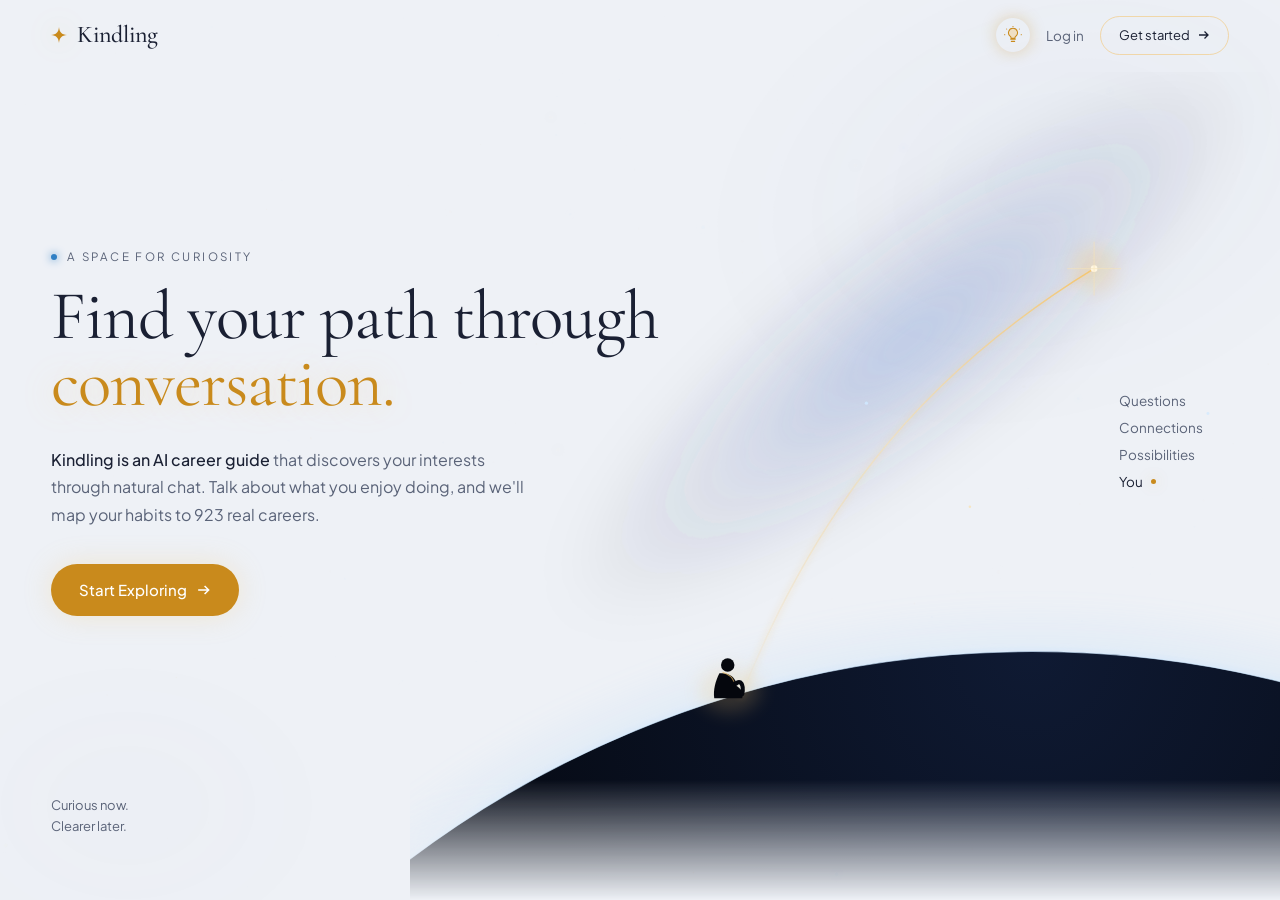
==== commit 8d93d573: "Add one-time onboarding notice after first sign-up A real seen_privacy_notice column on the users ro" ====
--- a/frontend/index.html
+++ b/frontend/index.html
@@ -724,6 +724,18 @@
   </div>
 </dialog>
 
+<dialog id="onboardingDialog" aria-labelledby="onboardingTitle">
+  <h3 id="onboardingTitle">Before you start exploring</h3>
+  <ul class="dialog-list">
+    <li>Don't share passwords, bank details, national ID numbers, or other sensitive personal or financial information in chat - Kindling can't protect what's typed into a conversation the way a password manager can.</li>
+    <li>Your conversations are used to generate replies through a third-party AI provider. See our <a href="#privacy">Privacy Policy</a> for the full detail.</li>
+    <li>This is a space for exploring what interests you - not a place to share anything you wouldn't want stored.</li>
+  </ul>
+  <div class="dialog-actions">
+    <button class="btn-gold sm" id="onboardingAck">I understand</button>
+  </div>
+</dialog>
+
 <div class="toast" id="toast" role="status"></div>
 <div class="toast with-action" id="undoToast" role="status">
   <span id="undoToastText"></span>
--- a/frontend/css/screens.css
+++ b/frontend/css/screens.css
@@ -681,6 +681,9 @@
 dialog h3 { font-family: var(--font-display); font-weight: 400; font-size: 28px; margin-bottom: 10px; }
 dialog p { font-size: 14px; color: var(--muted); margin-bottom: 20px; }
 dialog .field { margin-bottom: 20px; }
+dialog .dialog-list { font-size: 14px; color: var(--muted); line-height: 1.5; margin: 0 0 20px 18px; display: grid; gap: 10px; }
+dialog a { color: var(--warm); text-decoration: none; }
+dialog a:hover { text-decoration: underline; text-underline-offset: 2px; }
 .dialog-actions { display: flex; justify-content: flex-end; gap: 10px; }
 .dialog-actions .plain { padding: 6px 14px; font-size: 13px; color: var(--muted); }
 
